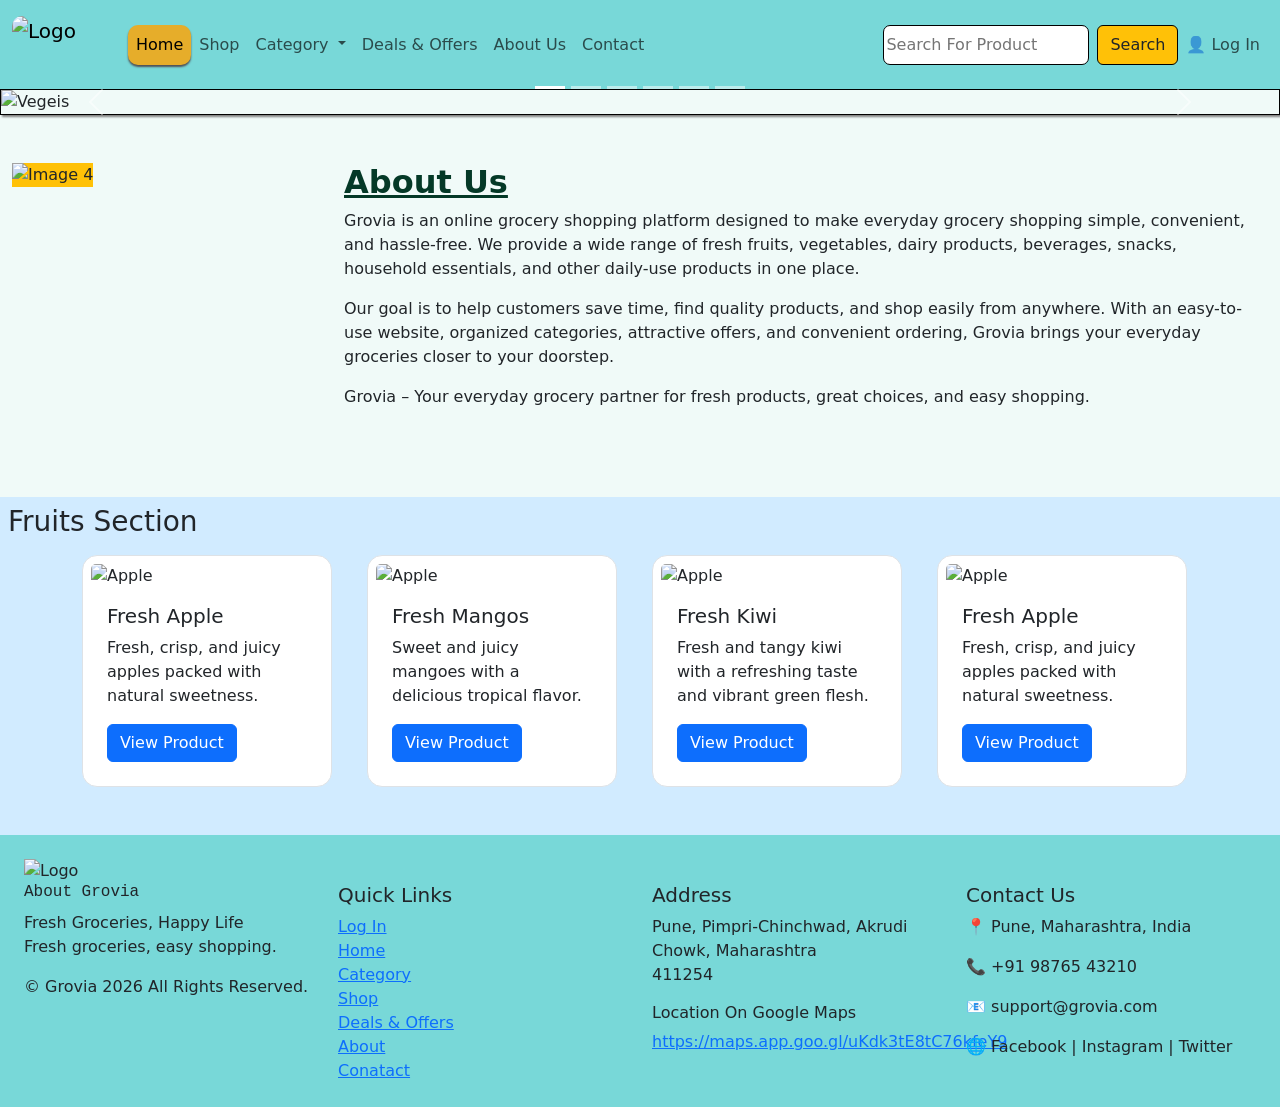
==== index.html @ c7ded443 "Made the  Home Page for my website name Grovia" ====
<!doctype html>
<html lang="en">

<head>
    <meta charset="utf-8">
    <meta name="viewport" content="width=device-width, initial-scale=1">

    <title>Grovia</title>

    <link href="https://cdn.jsdelivr.net/npm/bootstrap@5.3.8/dist/css/bootstrap.min.css" rel="stylesheet"
        integrity="sha384-sRIl4kxILFvY47J16cr9ZwB07vP4J8+LH7qKQnuqkuIAvNWLzeN8tE5YBujZqJLB" crossorigin="anonymous">

    <link href="css/index.css" rel="stylesheet" type="text/css" />

</head>

<body>
    <header>
        <nav class="navbar navbar-expand-lg bg-color ">

            <div class="container-fluid">
                <a class="navbar-brand" href="#">
                    <img src="images/logo_3.png" alt="Logo" width="30" height="24"
                        class="d-inline-block align-text-top logo">
                </a>
                <button class="navbar-toggler" type="button" data-bs-toggle="collapse"
                    data-bs-target="#navbarSupportedContent" aria-controls="navbarSupportedContent"
                    aria-expanded="false" aria-label="Toggle navigation">
                    <span class="navbar-toggler-icon"></span>
                </button>
                <div class="collapse navbar-collapse" id="navbarSupportedContent">
                    <ul class="navbar-nav me-auto mb-2 mb-lg-0">
                        <li class="nav-item">
                            <a class="nav-link active bg_color_1 " aria-current="page" href="index.html">Home</a>
                        </li>
                        <li class="nav-item">
                            <a class="nav-link" href="shop.html">Shop</a>
                        </li>
                        <li class="nav-item dropdown">
                            <a class="nav-link dropdown-toggle" href="category.html" role="button"
                                data-bs-toggle="dropdown" aria-expanded="false">
                                Category
                            </a>
                            <ul class="dropdown-menu">
                                <li><a class="dropdown-item" href="fruits_vegies.html">Fruits & Vegetables</a></li>
                                <li><a class="dropdown-item" href="grains_rice_staples.html">Grains, Rice & Staples</a>
                                </li>
                                <li><a class="dropdown-item" href="dairy_eggs.html">Dairy & Eggs</a></li>
                                <li><a class="dropdown-item" href="bakery.html">Bakery</a></li>
                                <li><a class="dropdown-item" href="spices.html">Masala & Spcies</a></li>
                                <li><a class="dropdown-item" href="snacks&biscuits.html">Snacks & Biscuits</a></li>
                                <li><a class="dropdown-item" href="frozen.html">Frozen & Ready Food</a></li>
                                <li><a class="dropdown-item" href="beaverages.html">Beaverages</a></li>
                                <li>
                                    <hr class="dropdown-divider">
                                </li>
                                <li><a class="dropdown-item" href="#">Something else here</a></li>
                            </ul>
                        </li>
                        <li class="nav-item">
                            <a class="nav-link" href="deals_and_offers.html">Deals & Offers</a>
                        </li>
                        <li class="nav-item">
                            <a class="nav-link" href="about.html">About Us</a>
                        </li>
                        <li class="nav-item">
                            <a class="nav-link" href="contact.html">Contact</a>
                        </li>
                    </ul>
                    <form class="d-flex" role="search">

                        <input class="form-contl me-2 area" type="search" placeholder="Search For Product"
                            aria-label="Search" />
                        <button class="btn btn-color btn_hover" type="submit">Search</button>
                        <div class="nav-item">
                            <ul class="navbar-nav me-auto mb-2 mb-lg-0">
                                <li class="nav-item">
                                    <a class="nav-link p-2" href="login.html"> 👤 Log In
                                    </a>
                                </li>
                            </ul>
                        </div>
                    </form>
                </div>
            </div>
        </nav>
    </header>

    <main class="main-bg">
        <!-- Slider Section Start-->
        <section>
            <div id="carouselExampleCaptions" class="carousel slide" data-bs-ride="carousel">
                <div class="carousel-indicators">
                    <button type="button" data-bs-target="#carouselExampleCaptions" data-bs-slide-to="0" class="active"
                        aria-current="true" aria-label="Slide 1"></button>
                    <button type="button" data-bs-target="#carouselExampleCaptions" data-bs-slide-to="1"
                        aria-label="Slide 2"></button>
                    <button type="button" data-bs-target="#carouselExampleCaptions" data-bs-slide-to="2"
                        aria-label="Slide 3"></button>
                    <button type="button" data-bs-target="#carouselExampleCaptions" data-bs-slide-to="3"
                        aria-label="Slide 4"></button>
                    <button type="button" data-bs-target="#carouselExampleCaptions" data-bs-slide-to="4"
                        aria-label="Slide 5"></button>
                    <button type="button" data-bs-target="#carouselExampleCaptions" data-bs-slide-to="5"
                        aria-label="Slide 6"></button>
                </div>
                <div class="carousel-inner mb-4 border_slider">
                    <div class="carousel-item active">
                        <img src="images/slider_1.png" class="d-block w-100" alt="Vegeis">
                    </div>
                    <div class="carousel-item">
                        <img src="images/Slider_2.png" class="d-block w-100" alt="...">

                    </div>
                    <div class="carousel-item">
                        <img src="images/Slider_3.png" class="d-block w-100 slider img" alt="...">

                    </div>
                    <div class="carousel-item">
                        <img src="images/Slider_4.png" class="d-block w-100 slider img" alt="...">

                    </div>
                    <div class="carousel-item">
                        <img src="images/Slider_5.png" class="d-block w-100 slider img" alt="...">

                    </div>
                    <div class="carousel-item">
                        <img src="images/Slider_6.png" class="d-block w-100 slider img" alt="...">

                    </div>
                </div>
                <button class="carousel-control-prev" type="button" data-bs-target="#carouselExampleCaptions"
                    data-bs-slide="prev">
                    <span class="carousel-control-prev-icon" aria-hidden="true"></span>
                    <span class="visually-hidden">Previous</span>
                </button>
                <button class="carousel-control-next" type="button" data-bs-target="#carouselExampleCaptions"
                    data-bs-slide="next">
                    <span class="carousel-control-next-icon" aria-hidden="true"></span>
                    <span class="visually-hidden">Next</span>
                </button>
            </div>

        </section>
        <!-- Slider Section End-->

        <section>
            <div class="container-fluid">
                <div class="row">
                    <div class="col-md-3  mb-4">
                        <img src="images/logo_3.png" alt="Image 4" class="img-fluid bg-warning mt-4">
                    </div>
                    <div class="col-md-9 p-4 mb-4 ">
                        <h2 class="text-col fw-bold">About Us</h2>
                        <p> Grovia is an online grocery shopping platform designed to make everyday grocery shopping
                            simple, convenient, and hassle-free. We provide a wide range of fresh fruits, vegetables,
                            dairy products, beverages, snacks, household essentials, and other daily-use products in one
                            place.</p>

                        <p> Our goal is to help customers save time, find quality products, and shop easily from
                            anywhere. With an easy-to-use website, organized categories, attractive offers, and
                            convenient ordering, Grovia brings your everyday groceries closer to your doorstep.</p>

                        <p> Grovia – Your everyday grocery partner for fresh products, great choices, and easy shopping.
                        </p>
                    </div>
                </div>
            </div>
        </section>

        <section class="bg-prod ">
            <h3 class="mt-4 mb-2 p-2">Fruits Section </h3>
            <div class="container">
                <div class="row ">

                    <div class="col-md-3">
                        <div class="card c_hover p-2 border mb-4">
                            <img src="images/apples_1.png" class="card-img-top" alt="Apple">
                            <div class="card-body">
                                <h5 class="card-title"> Fresh Apple</h5>
                                <p class="card-text">Fresh, crisp, and juicy apples packed with natural sweetness.</p>
                                <a href="fruits_vegeis.html" class="btn btn-primary">View Product</a>
                            </div>
                        </div>
                    </div>
                    <div class="col-md-3">
                        <div class="card c_hover p-2 border mb-4">
                            <img src="images/mangos-3.jpeg" class="card-img-top" alt="Apple">
                            <div class="card-body">
                                <h5 class="card-title"> Fresh Mangos</h5>
                                <p class="card-text">Sweet and juicy mangoes with a delicious tropical flavor.</p>
                                <a href="fruits_vegeis.html" class="btn btn-primary">View Product</a>
                            </div>
                        </div>
                    </div>
                    <div class="col-md-3">
                        <div class="card c_hover p-2 border mb-4 ">
                            <img src="images/kiwi_2.jpg" class="card-img-top" alt="Apple">
                            <div class="card-body">
                                <h5 class="card-title"> Fresh Kiwi</h5>
                                <p class="card-text">Fresh and tangy kiwi with a refreshing taste and vibrant green
                                    flesh.</p>
                                <a href="fruits_vegeis.html" class="btn btn-primary">View Product</a>
                            </div>
                        </div>
                    </div>
                    <div class="col-md-3">
                        <div class="card c_hover p-2 border mb-4 ">
                            <img src="images/apples_1.png" class="card-img-top" alt="Apple">
                            <div class="card-body">
                                <h5 class="card-title"> Fresh Apple</h5>
                                <p class="card-text">Fresh, crisp, and juicy apples packed with natural sweetness.</p>
                                <a href="fruits_vegeis.html" class="btn btn-primary">View Product</a>
                            </div>
                        </div>
                    </div>
                </div>
            </div>

            <footer>
                <div class="container-fluid mt-4 p-4 footer_bg">
                    <div class="row">
                        <div class="col-md-3">
                            <img src="images/logo_3.png" alt="Logo" width="200px" class="img-fluid">

                            <h6 class="font-monospace">About Grovia</h6>
                            <p class="fw-normal">Fresh Groceries, Happy Life<br>
                                Fresh groceries, easy shopping.</p>
                            <p>&copy Grovia 2026 All Rights Reserved.</p>
                        </div>
                        <div class="col-md-3  mt-4">
                            <h5>Quick Links</h5>
                            <a href="login.html">Log In</a><br>
                            <a href="index.html"> Home</a><br>
                            <a href="category.html"> Category</a><br>
                            <a href="shop.html">Shop</a><br>
                            <a href="deals_and_offers.html">Deals & Offers</a><br>
                            <a href="about.html"> About</a><br>
                            <a href="contact.html"> Conatact</a><br>
                        </div>
                        <div class="col-md-3 mt-4">
                            <h5>Address</h5>
                            <p>Pune, Pimpri-Chinchwad, Akrudi <br>Chowk, Maharashtra <br>411254</p>
                            <h6>Location On Google Maps</h6>
                            <a href="https://maps.app.goo.gl/uKdk3tE8tC76kfeY9"
                                alt="Business Location">https://maps.app.goo.gl/uKdk3tE8tC76kfeY9</a>
                        </div>
                        <div class="col-md-3 mt-4">
                            <h5>Contact Us</h5>
                            <p>📍 Pune, Maharashtra, India</p>
                            <p>📞 +91 98765 43210</p>
                            <p> 📧 support@grovia.com</p>
                            <p>🌐 Facebook | Instagram | Twitter</p>

                        </div>
                    </div>
                </div>
            </footer>
        </section>


    </main>
    <script src="https://cdn.jsdelivr.net/npm/bootstrap@5.3.8/dist/js/bootstrap.bundle.min.js"
        integrity="sha384-FKyoEForCGlyvwx9Hj09JcYn3nv7wiPVlz7YYwJrWVcXK/BmnVDxM+D2scQbITxI" crossorigin="anonymous">
        </script>
</body>

</html>
---- css/index.css ----
.bg-color {
    background-color: rgb(120, 216, 216);
}

.logo {
    width: 100px;
    height: 60px;
    border-radius: 10px;
}

.btn-color {
    background-color: #FFC107;
    border: 1px solid black;
}

.btn_hover:hover {
    color: black;
    background-color: #DA9100;
}



.area:hover {
    border: 2px solid black;
    background-color: rgb(241, 238, 238);
}

.area {
    border: 1px solid black;
    border-radius: 7px;
}

.bg_color_1 {
    background-color: rgb(230, 173, 42);
    border-radius: 10px;
    box-shadow: 0px 2px 2px rgb(81, 80, 84);
}

.align {
    align-items: center;
}

.slider {
    width: 100%;
    height: 500px;
    object-fit: fill;
}

.border_slider {
    border: 1px solid black;
    box-shadow: 2px 2px 2px gray;
}

.main-bg {
    background-color: #F0FAF8;
}

.text-col {
    color: #043927;
    text-decoration-line: underline;
}

.card {
    width: 250px;
    border-radius: 15px;
}

.c_hover:hover {
    background-color: rgb(227, 225, 225);
    box-shadow: 1px 2px 1px #816bc1;

}

.bg-prod {
    background-color: rgb(209, 235, 255);

}

.footer_bg {
    background-color: rgb(120, 216, 216);
}
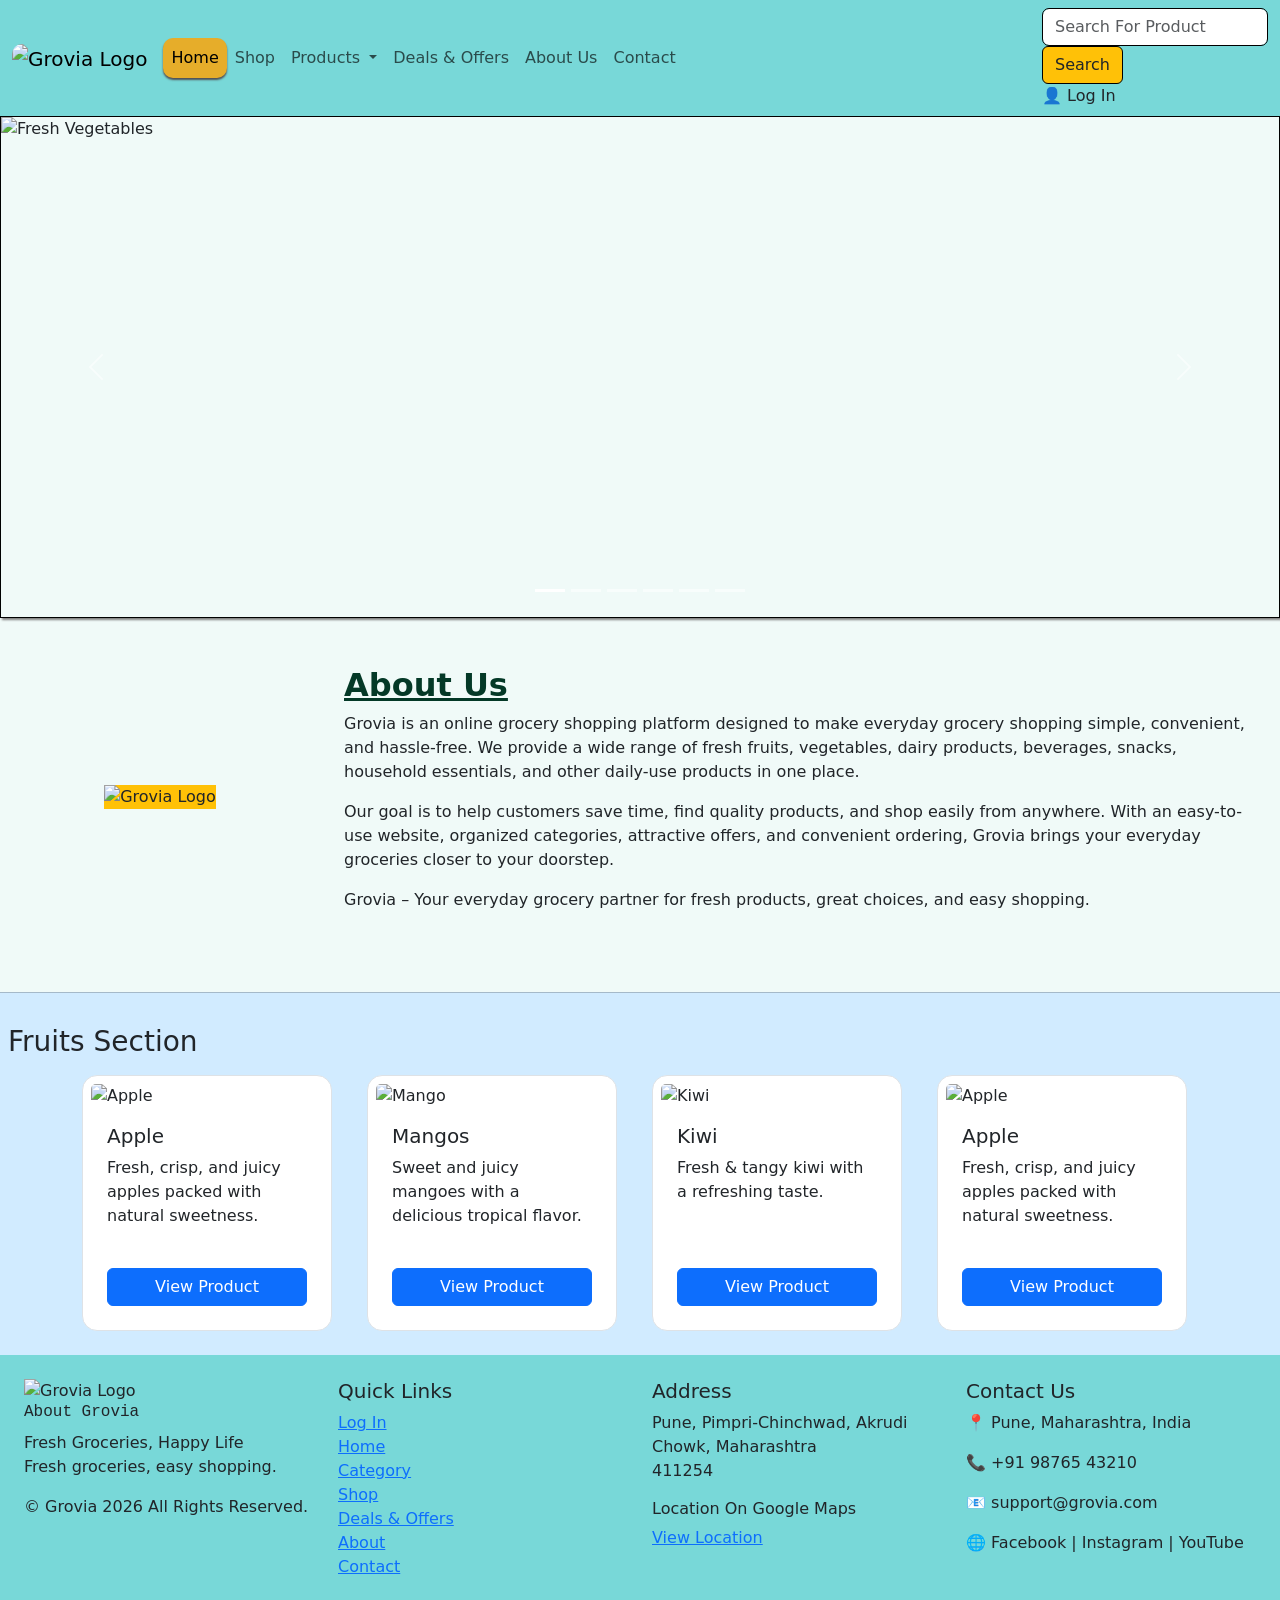
==== commit 3ba9dde8: "Learning and builting the bootstrao website" ====
--- a/index.html
+++ b/index.html
@@ -7,262 +7,622 @@
 
     <title>Grovia</title>
 
+    <!-- Bootstrap 5.3 -->
     <link href="https://cdn.jsdelivr.net/npm/bootstrap@5.3.8/dist/css/bootstrap.min.css" rel="stylesheet"
         integrity="sha384-sRIl4kxILFvY47J16cr9ZwB07vP4J8+LH7qKQnuqkuIAvNWLzeN8tE5YBujZqJLB" crossorigin="anonymous">
 
-    <link href="css/index.css" rel="stylesheet" type="text/css" />
+    <!-- Poppins Font -->
+    <link href="https://fonts.googleapis.com/css2?family=Poppins:wght@400;500;600;700&display=swap" rel="stylesheet">
+
+    <!-- CSS -->
+    <link href="css/index.css" rel="stylesheet" type="text/css">
 
 </head>
 
-<body>
+<body class="body">
+
+    <!-- ================= NAVBAR ================= -->
+
     <header>
-        <nav class="navbar navbar-expand-lg bg-color ">
+
+        <nav class="navbar navbar-expand-lg bg-color">
 
             <div class="container-fluid">
-                <a class="navbar-brand" href="#">
-                    <img src="images/logo_3.png" alt="Logo" width="30" height="24"
-                        class="d-inline-block align-text-top logo">
+
+                <!-- Logo -->
+                <a class="navbar-brand" href="index.html">
+                    <img src="images/logo_3.png" alt="Grovia Logo" class="logo">
                 </a>
+
+                <!-- Mobile Menu Button -->
                 <button class="navbar-toggler" type="button" data-bs-toggle="collapse"
                     data-bs-target="#navbarSupportedContent" aria-controls="navbarSupportedContent"
                     aria-expanded="false" aria-label="Toggle navigation">
+
                     <span class="navbar-toggler-icon"></span>
+
                 </button>
+
+                <!-- Navbar Content -->
                 <div class="collapse navbar-collapse" id="navbarSupportedContent">
+
+                    <!-- Navigation Links -->
                     <ul class="navbar-nav me-auto mb-2 mb-lg-0">
+
                         <li class="nav-item">
-                            <a class="nav-link active bg_color_1 " aria-current="page" href="index.html">Home</a>
+                            <a class="nav-link active bg_color_1" href="index.html">
+                                Home
+                            </a>
                         </li>
+
                         <li class="nav-item">
-                            <a class="nav-link" href="shop.html">Shop</a>
+                            <a class="nav-link" href="shop.html">
+                                Shop
+                            </a>
                         </li>
+
                         <li class="nav-item dropdown">
+
                             <a class="nav-link dropdown-toggle" href="category.html" role="button"
                                 data-bs-toggle="dropdown" aria-expanded="false">
-                                Category
+                                Products
                             </a>
+
                             <ul class="dropdown-menu">
-                                <li><a class="dropdown-item" href="fruits_vegies.html">Fruits & Vegetables</a></li>
-                                <li><a class="dropdown-item" href="grains_rice_staples.html">Grains, Rice & Staples</a>
-                                </li>
-                                <li><a class="dropdown-item" href="dairy_eggs.html">Dairy & Eggs</a></li>
-                                <li><a class="dropdown-item" href="bakery.html">Bakery</a></li>
-                                <li><a class="dropdown-item" href="spices.html">Masala & Spcies</a></li>
-                                <li><a class="dropdown-item" href="snacks&biscuits.html">Snacks & Biscuits</a></li>
-                                <li><a class="dropdown-item" href="frozen.html">Frozen & Ready Food</a></li>
-                                <li><a class="dropdown-item" href="beaverages.html">Beaverages</a></li>
+
+                                <li>
+                                    <a class="dropdown-item" href="fruits_vegies.html">
+                                        Fruits & Vegetables
+                                    </a>
+                                </li>
+
+                                <li>
+                                    <a class="dropdown-item" href="grains_rice_staples.html">
+                                        Grains, Rice & Staples
+                                    </a>
+                                </li>
+
+                                <li>
+                                    <a class="dropdown-item" href="dairy_eggs.html">
+                                        Dairy & Eggs
+                                    </a>
+                                </li>
+
+                                <li>
+                                    <a class="dropdown-item" href="bakery.html">
+                                        Bakery
+                                    </a>
+                                </li>
+
+                                <li>
+                                    <a class="dropdown-item" href="spices.html">
+                                        Masala & Spices
+                                    </a>
+                                </li>
+
+                                <li>
+                                    <a class="dropdown-item" href="snacks&biscuits.html">
+                                        Snacks & Biscuits
+                                    </a>
+                                </li>
+
+                                <li>
+                                    <a class="dropdown-item" href="frozen.html">
+                                        Frozen & Ready Food
+                                    </a>
+                                </li>
+
+                                <li>
+                                    <a class="dropdown-item" href="beaverages.html">
+                                        Beverages
+                                    </a>
+                                </li>
+
                                 <li>
                                     <hr class="dropdown-divider">
                                 </li>
-                                <li><a class="dropdown-item" href="#">Something else here</a></li>
+
+                                <li>
+                                    <a class="dropdown-item" href="#">
+                                        Something else here
+                                    </a>
+                                </li>
+
                             </ul>
+
                         </li>
+
                         <li class="nav-item">
-                            <a class="nav-link" href="deals_and_offers.html">Deals & Offers</a>
+                            <a class="nav-link" href="deals_and_offers.html">
+                                Deals & Offers
+                            </a>
                         </li>
+
                         <li class="nav-item">
-                            <a class="nav-link" href="about.html">About Us</a>
+                            <a class="nav-link" href="about.html">
+                                About Us
+                            </a>
                         </li>
+
                         <li class="nav-item">
-                            <a class="nav-link" href="contact.html">Contact</a>
+                            <a class="nav-link" href="contact.html">
+                                Contact
+                            </a>
                         </li>
+
                     </ul>
-                    <form class="d-flex" role="search">
-
-                        <input class="form-contl me-2 area" type="search" placeholder="Search For Product"
-                            aria-label="Search" />
-                        <button class="btn btn-color btn_hover" type="submit">Search</button>
-                        <div class="nav-item">
-                            <ul class="navbar-nav me-auto mb-2 mb-lg-0">
-                                <li class="nav-item">
-                                    <a class="nav-link p-2" href="login.html"> 👤 Log In
-                                    </a>
-                                </li>
-                            </ul>
-                        </div>
-                    </form>
+
+
+                    <!-- Search and Login -->
+                    <div class="nav-right">
+
+                        <form class="search-form" role="search">
+
+                            <input class="form-control area" type="search" placeholder="Search For Product"
+                                aria-label="Search">
+
+                            <button class="btn btn-color btn_hover" type="submit">
+                                Search
+                            </button>
+
+                        </form>
+
+                        <a class="nav-link login-link" href="login.html">
+                            👤 Log In
+                        </a>
+
+                    </div>
+
                 </div>
+
             </div>
+
         </nav>
+
     </header>
 
+
+    <!-- ================= MAIN ================= -->
+
     <main class="main-bg">
-        <!-- Slider Section Start-->
+
+
+        <!-- ================= SLIDER ================= -->
+
         <section>
+
             <div id="carouselExampleCaptions" class="carousel slide" data-bs-ride="carousel">
+
+                <!-- Indicators -->
+
                 <div class="carousel-indicators">
+
                     <button type="button" data-bs-target="#carouselExampleCaptions" data-bs-slide-to="0" class="active"
-                        aria-current="true" aria-label="Slide 1"></button>
+                        aria-current="true" aria-label="Slide 1">
+                    </button>
+
                     <button type="button" data-bs-target="#carouselExampleCaptions" data-bs-slide-to="1"
-                        aria-label="Slide 2"></button>
+                        aria-label="Slide 2">
+                    </button>
+
                     <button type="button" data-bs-target="#carouselExampleCaptions" data-bs-slide-to="2"
-                        aria-label="Slide 3"></button>
+                        aria-label="Slide 3">
+                    </button>
+
                     <button type="button" data-bs-target="#carouselExampleCaptions" data-bs-slide-to="3"
-                        aria-label="Slide 4"></button>
+                        aria-label="Slide 4">
+                    </button>
+
                     <button type="button" data-bs-target="#carouselExampleCaptions" data-bs-slide-to="4"
-                        aria-label="Slide 5"></button>
+                        aria-label="Slide 5">
+                    </button>
+
                     <button type="button" data-bs-target="#carouselExampleCaptions" data-bs-slide-to="5"
-                        aria-label="Slide 6"></button>
+                        aria-label="Slide 6">
+                    </button>
+
                 </div>
+
+
+                <!-- Images -->
+
                 <div class="carousel-inner mb-4 border_slider">
+
                     <div class="carousel-item active">
-                        <img src="images/slider_1.png" class="d-block w-100" alt="Vegeis">
-                    </div>
+
+                        <img src="images/slider_1.png" class="d-block w-100 slider" alt="Fresh Vegetables">
+
+                    </div>
+
                     <div class="carousel-item">
-                        <img src="images/Slider_2.png" class="d-block w-100" alt="...">
-
-                    </div>
+
+                        <img src="images/Slider_2.png" class="d-block w-100 slider" alt="Grocery">
+
+                    </div>
+
                     <div class="carousel-item">
-                        <img src="images/Slider_3.png" class="d-block w-100 slider img" alt="...">
-
-                    </div>
+
+                        <img src="images/Slider_3.png" class="d-block w-100 slider" alt="Grocery">
+
+                    </div>
+
                     <div class="carousel-item">
-                        <img src="images/Slider_4.png" class="d-block w-100 slider img" alt="...">
-
-                    </div>
+
+                        <img src="images/Slider_4.png" class="d-block w-100 slider" alt="Grocery">
+
+                    </div>
+
                     <div class="carousel-item">
-                        <img src="images/Slider_5.png" class="d-block w-100 slider img" alt="...">
-
-                    </div>
+
+                        <img src="images/Slider_5.png" class="d-block w-100 slider" alt="Grocery">
+
+                    </div>
+
                     <div class="carousel-item">
-                        <img src="images/Slider_6.png" class="d-block w-100 slider img" alt="...">
-
-                    </div>
+
+                        <img src="images/Slider_6.png" class="d-block w-100 slider" alt="Grocery">
+
+                    </div>
+
                 </div>
+
+
+                <!-- Previous -->
+
                 <button class="carousel-control-prev" type="button" data-bs-target="#carouselExampleCaptions"
                     data-bs-slide="prev">
-                    <span class="carousel-control-prev-icon" aria-hidden="true"></span>
-                    <span class="visually-hidden">Previous</span>
+
+                    <span class="carousel-control-prev-icon"></span>
+
+                    <span class="visually-hidden">
+                        Previous
+                    </span>
+
                 </button>
+
+
+                <!-- Next -->
+
                 <button class="carousel-control-next" type="button" data-bs-target="#carouselExampleCaptions"
                     data-bs-slide="next">
-                    <span class="carousel-control-next-icon" aria-hidden="true"></span>
-                    <span class="visually-hidden">Next</span>
+
+                    <span class="carousel-control-next-icon"></span>
+
+                    <span class="visually-hidden">
+                        Next
+                    </span>
+
                 </button>
+
             </div>
 
         </section>
-        <!-- Slider Section End-->
+
+
+        <!-- ================= ABOUT SECTION ================= -->
 
         <section>
+
             <div class="container-fluid">
-                <div class="row">
-                    <div class="col-md-3  mb-4">
-                        <img src="images/logo_3.png" alt="Image 4" class="img-fluid bg-warning mt-4">
-                    </div>
-                    <div class="col-md-9 p-4 mb-4 ">
-                        <h2 class="text-col fw-bold">About Us</h2>
-                        <p> Grovia is an online grocery shopping platform designed to make everyday grocery shopping
-                            simple, convenient, and hassle-free. We provide a wide range of fresh fruits, vegetables,
-                            dairy products, beverages, snacks, household essentials, and other daily-use products in one
-                            place.</p>
-
-                        <p> Our goal is to help customers save time, find quality products, and shop easily from
-                            anywhere. With an easy-to-use website, organized categories, attractive offers, and
-                            convenient ordering, Grovia brings your everyday groceries closer to your doorstep.</p>
-
-                        <p> Grovia – Your everyday grocery partner for fresh products, great choices, and easy shopping.
+
+                <div class="row align-items-center">
+
+                    <!-- Logo -->
+
+                    <div class="col-12 col-md-3 mb-4 text-center">
+
+                        <img src="images/logo_3.png" alt="Grovia Logo" class="img-fluid about-logo bg-warning">
+
+                    </div>
+
+
+                    <!-- About Content -->
+
+                    <div class="col-12 col-md-9 p-4 mb-4">
+
+                        <h2 class="text-col fw-bold">
+                            About Us
+                        </h2>
+
+                        <p>
+                            Grovia is an online grocery shopping platform
+                            designed to make everyday grocery shopping
+                            simple, convenient, and hassle-free. We provide
+                            a wide range of fresh fruits, vegetables,
+                            dairy products, beverages, snacks, household
+                            essentials, and other daily-use products in
+                            one place.
                         </p>
-                    </div>
+
+                        <p>
+                            Our goal is to help customers save time, find
+                            quality products, and shop easily from anywhere.
+                            With an easy-to-use website, organized categories,
+                            attractive offers, and convenient ordering,
+                            Grovia brings your everyday groceries closer
+                            to your doorstep.
+                        </p>
+
+                        <p>
+                            Grovia – Your everyday grocery partner for
+                            fresh products, great choices, and easy shopping.
+                        </p>
+
+                    </div>
+
                 </div>
+
             </div>
+
         </section>
 
-        <section class="bg-prod ">
-            <h3 class="mt-4 mb-2 p-2">Fruits Section </h3>
-            <div class="container">
-                <div class="row ">
-
-                    <div class="col-md-3">
-                        <div class="card c_hover p-2 border mb-4">
-                            <img src="images/apples_1.png" class="card-img-top" alt="Apple">
-                            <div class="card-body">
-                                <h5 class="card-title"> Fresh Apple</h5>
-                                <p class="card-text">Fresh, crisp, and juicy apples packed with natural sweetness.</p>
-                                <a href="fruits_vegeis.html" class="btn btn-primary">View Product</a>
-                            </div>
+
+        <!-- ================= PRODUCTS ================= -->
+
+        <section class="bg-prod">
+
+            <div>
+
+                <hr>
+
+                <h3 class="mt-4 mb-2 p-2">
+                    Fruits Section
+                </h3>
+
+
+                <div class="container">
+
+                    <div class="row g-4">
+
+
+                        <!-- Apple -->
+
+                        <div class="col-12 col-sm-6 col-md-4 col-lg-3">
+
+                            <div class="card c_hover p-2 border mb-4 h-100">
+
+                                <img src="images/apples_1.png" class="card-img-top product-img" alt="Apple">
+
+                                <div class="card-body d-flex flex-column">
+
+                                    <h5 class="card-title">
+                                        Apple
+                                    </h5>
+
+                                    <p class="card-text">
+                                        Fresh, crisp, and juicy apples
+                                        packed with natural sweetness.
+                                    </p>
+
+                                    <a href="fruits_vegeis.html" class="btn btn-primary mt-auto">
+                                        View Product
+                                    </a>
+
+                                </div>
+
+                            </div>
+
                         </div>
-                    </div>
-                    <div class="col-md-3">
-                        <div class="card c_hover p-2 border mb-4">
-                            <img src="images/mangos-3.jpeg" class="card-img-top" alt="Apple">
-                            <div class="card-body">
-                                <h5 class="card-title"> Fresh Mangos</h5>
-                                <p class="card-text">Sweet and juicy mangoes with a delicious tropical flavor.</p>
-                                <a href="fruits_vegeis.html" class="btn btn-primary">View Product</a>
-                            </div>
+
+
+                        <!-- Mango -->
+
+                        <div class="col-12 col-sm-6 col-md-4 col-lg-3">
+
+                            <div class="card c_hover p-2 border mb-4 h-100">
+
+                                <img src="images/mangos-3.jpeg" class="card-img-top product-img" alt="Mango">
+
+                                <div class="card-body d-flex flex-column">
+
+                                    <h5 class="card-title">
+                                        Mangos
+                                    </h5>
+
+                                    <p class="card-text">
+                                        Sweet and juicy mangoes with a
+                                        delicious tropical flavor.
+                                    </p>
+
+                                    <a href="fruits_vegeis.html" class="btn btn-primary mt-auto">
+                                        View Product
+                                    </a>
+
+                                </div>
+
+                            </div>
+
                         </div>
-                    </div>
-                    <div class="col-md-3">
-                        <div class="card c_hover p-2 border mb-4 ">
-                            <img src="images/kiwi_2.jpg" class="card-img-top" alt="Apple">
-                            <div class="card-body">
-                                <h5 class="card-title"> Fresh Kiwi</h5>
-                                <p class="card-text">Fresh and tangy kiwi with a refreshing taste and vibrant green
-                                    flesh.</p>
-                                <a href="fruits_vegeis.html" class="btn btn-primary">View Product</a>
-                            </div>
+
+
+                        <!-- Kiwi -->
+
+                        <div class="col-12 col-sm-6 col-md-4 col-lg-3">
+
+                            <div class="card c_hover p-2 border mb-4 h-100">
+
+                                <img src="images/kiwi_2.jpg" class="card-img-top product-img" alt="Kiwi">
+
+                                <div class="card-body d-flex flex-column">
+
+                                    <h5 class="card-title">
+                                        Kiwi
+                                    </h5>
+
+                                    <p class="card-text">
+                                        Fresh & tangy kiwi with a
+                                        refreshing taste.
+                                    </p>
+
+                                    <a href="fruits_vegeis.html" class="btn btn-primary mt-auto">
+                                        View Product
+                                    </a>
+
+                                </div>
+
+                            </div>
+
                         </div>
-                    </div>
-                    <div class="col-md-3">
-                        <div class="card c_hover p-2 border mb-4 ">
-                            <img src="images/apples_1.png" class="card-img-top" alt="Apple">
-                            <div class="card-body">
-                                <h5 class="card-title"> Fresh Apple</h5>
-                                <p class="card-text">Fresh, crisp, and juicy apples packed with natural sweetness.</p>
-                                <a href="fruits_vegeis.html" class="btn btn-primary">View Product</a>
-                            </div>
+
+
+                        <!-- Apple -->
+
+                        <div class="col-12 col-sm-6 col-md-4 col-lg-3">
+
+                            <div class="card c_hover p-2 border mb-4 h-100">
+
+                                <img src="images/apples_1.png" class="card-img-top product-img" alt="Apple">
+
+                                <div class="card-body d-flex flex-column">
+
+                                    <h5 class="card-title">
+                                        Apple
+                                    </h5>
+
+                                    <p class="card-text">
+                                        Fresh, crisp, and juicy apples
+                                        packed with natural sweetness.
+                                    </p>
+
+                                    <a href="fruits_vegeis.html" class="btn btn-primary mt-auto">
+                                        View Product
+                                    </a>
+
+                                </div>
+
+                            </div>
+
                         </div>
-                    </div>
+
+                    </div>
+
                 </div>
+
+
+                <!-- ================= FOOTER ================= -->
+
+                <footer>
+
+                    <div class="container-fluid mt-4 p-4 footer_bg">
+
+                        <div class="row g-4">
+
+
+                            <!-- About -->
+
+                            <div class="col-12 col-sm-6 col-md-3">
+
+                                <img src="images/logo_3.png" alt="Grovia Logo" class="img-fluid footer-logo">
+
+                                <h6 class="font-monospace">
+                                    About Grovia
+                                </h6>
+
+                                <p class="fw-normal">
+                                    Fresh Groceries, Happy Life<br>
+                                    Fresh groceries, easy shopping.
+                                </p>
+
+                                <p>
+                                    &copy; Grovia 2026 All Rights Reserved.
+                                </p>
+
+                            </div>
+
+
+                            <!-- Quick Links -->
+
+                            <div class="col-12 col-sm-6 col-md-3 mt-4">
+
+                                <h5>
+                                    Quick Links
+                                </h5>
+
+                                <a href="login.html">Log In</a><br>
+                                <a href="index.html">Home</a><br>
+                                <a href="category.html">Category</a><br>
+                                <a href="shop.html">Shop</a><br>
+                                <a href="deals_and_offers.html">
+                                    Deals & Offers
+                                </a><br>
+                                <a href="about.html">About</a><br>
+                                <a href="contact.html">Contact</a>
+
+                            </div>
+
+
+                            <!-- Address -->
+
+                            <div class="col-12 col-sm-6 col-md-3 mt-4">
+
+                                <h5>
+                                    Address
+                                </h5>
+
+                                <p>
+                                    Pune, Pimpri-Chinchwad, Akrudi
+                                    <br>
+                                    Chowk, Maharashtra
+                                    <br>
+                                    411254
+                                </p>
+
+                                <h6>
+                                    Location On Google Maps
+                                </h6>
+
+                                <a href="https://maps.app.goo.gl/uKdk3tE8tC76kfeY9" target="_blank">
+                                    View Location
+                                </a>
+
+                            </div>
+
+
+                            <!-- Contact -->
+
+                            <div class="col-12 col-sm-6 col-md-3 mt-4">
+
+                                <h5>
+                                    Contact Us
+                                </h5>
+
+                                <p>
+                                    📍 Pune, Maharashtra, India
+                                </p>
+
+                                <p>
+                                    📞 +91 98765 43210
+                                </p>
+
+                                <p>
+                                    📧 support@grovia.com
+                                </p>
+
+                                <p>
+                                    🌐 Facebook | Instagram | YouTube
+                                </p>
+
+                            </div>
+
+                        </div>
+
+                    </div>
+
+                </footer>
+
             </div>
 
-            <footer>
-                <div class="container-fluid mt-4 p-4 footer_bg">
-                    <div class="row">
-                        <div class="col-md-3">
-                            <img src="images/logo_3.png" alt="Logo" width="200px" class="img-fluid">
-
-                            <h6 class="font-monospace">About Grovia</h6>
-                            <p class="fw-normal">Fresh Groceries, Happy Life<br>
-                                Fresh groceries, easy shopping.</p>
-                            <p>&copy Grovia 2026 All Rights Reserved.</p>
-                        </div>
-                        <div class="col-md-3  mt-4">
-                            <h5>Quick Links</h5>
-                            <a href="login.html">Log In</a><br>
-                            <a href="index.html"> Home</a><br>
-                            <a href="category.html"> Category</a><br>
-                            <a href="shop.html">Shop</a><br>
-                            <a href="deals_and_offers.html">Deals & Offers</a><br>
-                            <a href="about.html"> About</a><br>
-                            <a href="contact.html"> Conatact</a><br>
-                        </div>
-                        <div class="col-md-3 mt-4">
-                            <h5>Address</h5>
-                            <p>Pune, Pimpri-Chinchwad, Akrudi <br>Chowk, Maharashtra <br>411254</p>
-                            <h6>Location On Google Maps</h6>
-                            <a href="https://maps.app.goo.gl/uKdk3tE8tC76kfeY9"
-                                alt="Business Location">https://maps.app.goo.gl/uKdk3tE8tC76kfeY9</a>
-                        </div>
-                        <div class="col-md-3 mt-4">
-                            <h5>Contact Us</h5>
-                            <p>📍 Pune, Maharashtra, India</p>
-                            <p>📞 +91 98765 43210</p>
-                            <p> 📧 support@grovia.com</p>
-                            <p>🌐 Facebook | Instagram | Twitter</p>
-
-                        </div>
-                    </div>
-                </div>
-            </footer>
         </section>
 
-
     </main>
+
+
+    <!-- Bootstrap JS -->
+
     <script src="https://cdn.jsdelivr.net/npm/bootstrap@5.3.8/dist/js/bootstrap.bundle.min.js"
         integrity="sha384-FKyoEForCGlyvwx9Hj09JcYn3nv7wiPVlz7YYwJrWVcXK/BmnVDxM+D2scQbITxI" crossorigin="anonymous">
         </script>
+
 </body>
 
 </html>
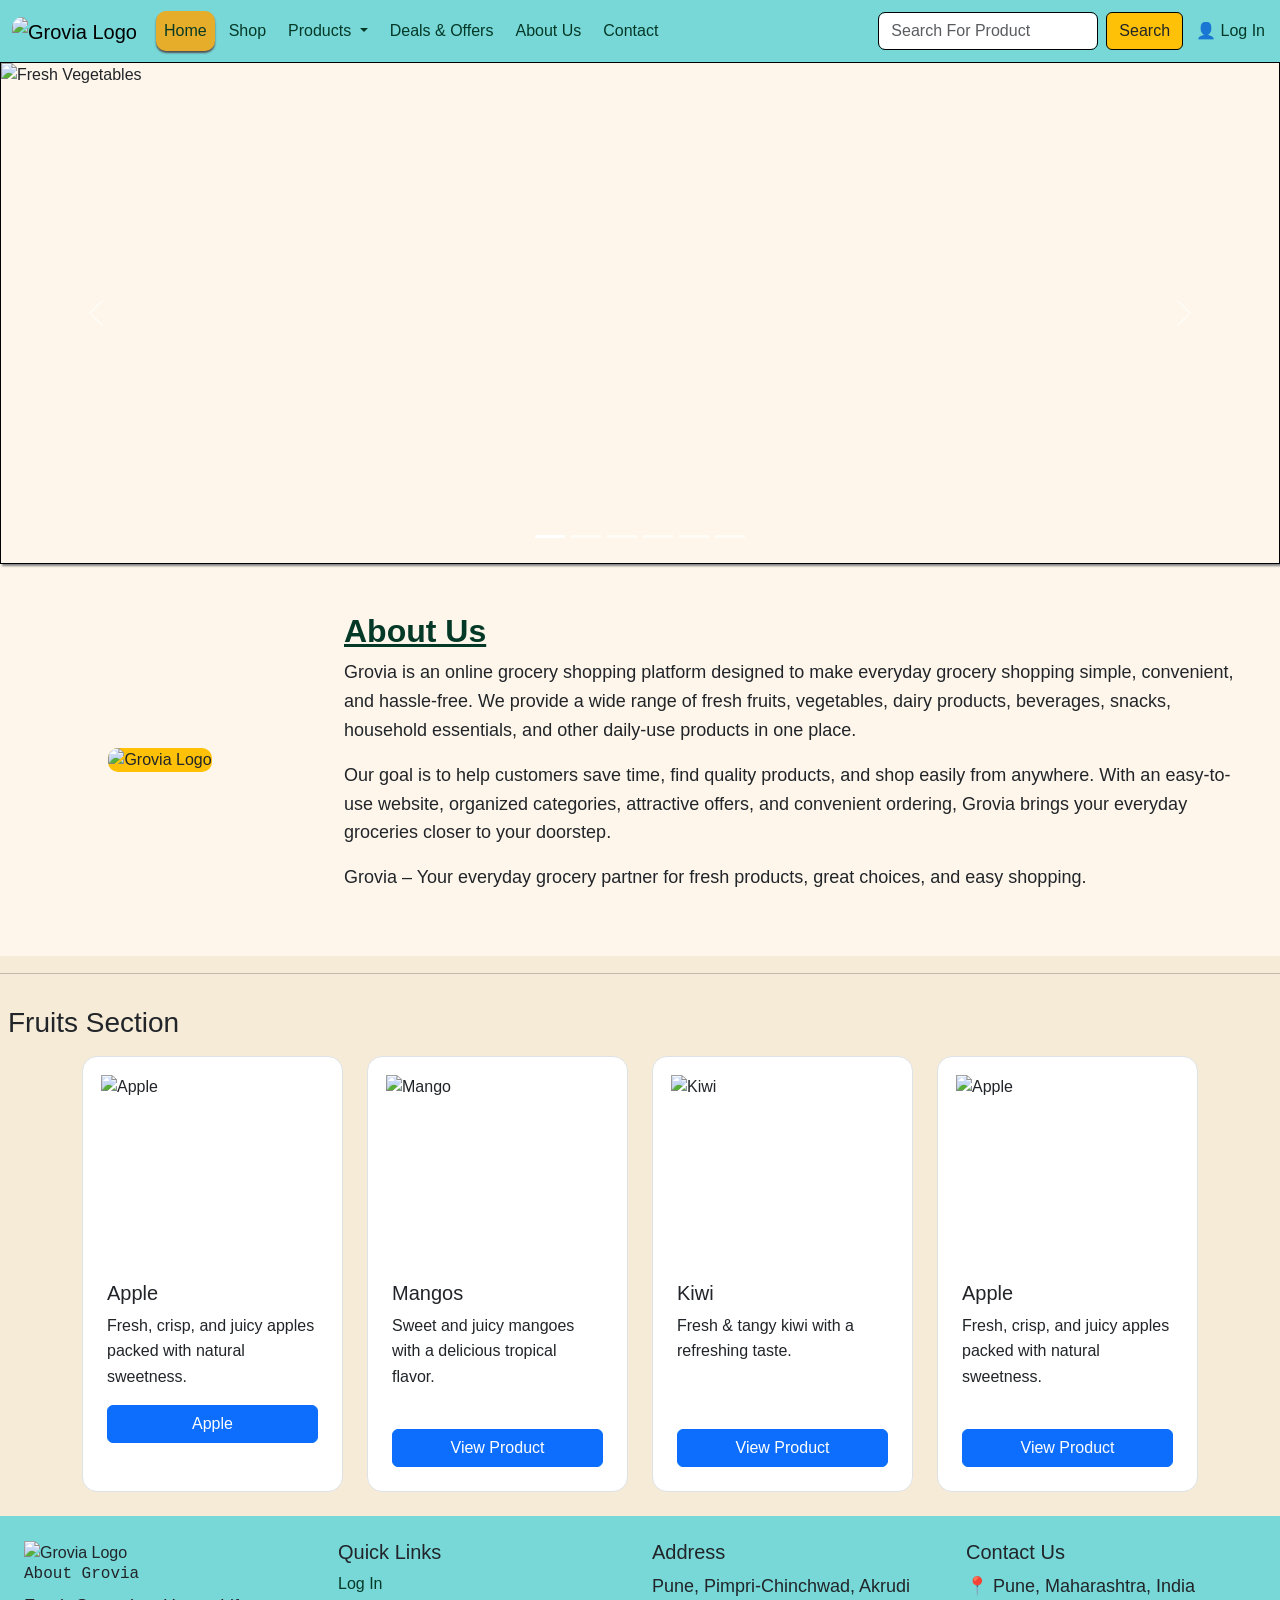
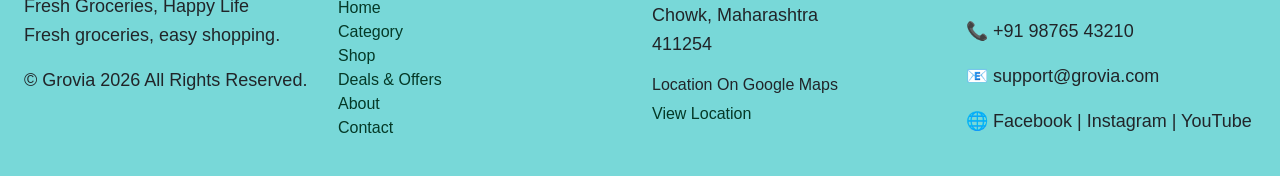
==== commit c0fd4b60: "Made new changes in project" ====
--- a/index.html
+++ b/index.html
@@ -13,6 +13,8 @@
 
     <!-- Poppins Font -->
     <link href="https://fonts.googleapis.com/css2?family=Poppins:wght@400;500;600;700&display=swap" rel="stylesheet">
+
+    <link rel="stylesheet" href="https://cdn.jsdelivr.net/npm/bootstrap-icons@1.13.1/font/bootstrap-icons.min.css">
 
     <!-- CSS -->
     <link href="css/index.css" rel="stylesheet" type="text/css">
@@ -394,9 +396,10 @@
                                         packed with natural sweetness.
                                     </p>
 
-                                    <a href="fruits_vegeis.html" class="btn btn-primary mt-auto">
-                                        View Product
-                                    </a>
+                                    <button type="button" class="btn btn-primary" data-bs-toggle="modal"
+                                        data-bs-target="#apple">
+                                        Apple
+                                    </button>
 
                                 </div>
 
@@ -614,6 +617,41 @@
 
         </section>
 
+        <!-- Modal -->
+        <div class="modal fade" id="apple" tabindex="-1" aria-labelledby="exampleModalLabel" aria-hidden="true">
+            <div class="modal-dialog modal-dialog-scrollable modal-xl">
+                <div class="modal-content">
+                    <div class="modal-header">
+                        <h1 class="modal-title fs-5" id="exampleModalLabel">Apple</h1>
+                        <button type="button" class="btn-close" data-bs-dismiss="modal" aria-label="Close"></button>
+                    </div>
+                    <div class="modal-body">
+                        <div class="container">
+                            <div class="row">
+                                <div class="col-md-6">
+                                    <img src="Images/apples_1.png" class="img-fluid">
+                                </div>
+                                <div class="col-md-6">
+                                    <p>
+                                        <b>Apple:</b> Fresh, crisp, and juicy apples with a naturally sweet and
+                                        refreshing
+                                        flavor. Carefully selected for their quality and freshness, they are a great
+                                        source of fiber and essential nutrients. Apples are perfect for a quick, healthy
+                                        snack and can also be enjoyed in salads, desserts, juices, or smoothies. Add
+                                        fresh apples to your Grovia cart and enjoy delicious goodness every day.
+                                    </p>
+                                </div>
+
+                            </div>
+                        </div>
+                    </div>
+                    <div class="modal-footer">
+                        <button type="button" class="btn btn-secondary" data-bs-dismiss="modal">Close</button>
+                    </div>
+                </div>
+            </div>
+        </div>
+
     </main>
 
 
--- a/css/index.css
+++ b/css/index.css
@@ -1,3 +1,33 @@
+/* ========================================
+   GENERAL
+======================================== */
+
+* {
+    box-sizing: border-box;
+}
+
+html {
+    width: 100%;
+    overflow-x: hidden;
+}
+
+body {
+    margin: 0;
+    padding: 0;
+    width: 100%;
+    overflow-x: hidden;
+    font-family: 'Poppins', sans-serif;
+}
+
+.main-bg {
+    background-color: rgb(254, 246, 235);
+}
+
+
+/* ========================================
+   NAVBAR
+======================================== */
+
 .bg-color {
     background-color: rgb(120, 216, 216);
 }
@@ -6,29 +36,27 @@
     width: 100px;
     height: 60px;
     border-radius: 10px;
-}
-
-.btn-color {
-    background-color: #FFC107;
-    border: 1px solid black;
-}
-
-.btn_hover:hover {
-    color: black;
-    background-color: #DA9100;
-}
-
-
-
-.area:hover {
-    border: 2px solid black;
-    background-color: rgb(241, 238, 238);
-}
-
-.area {
-    border: 1px solid black;
-    border-radius: 7px;
-}
+    object-fit: contain;
+}
+
+
+/* Navbar links */
+
+.nav-link {
+    color: #043927 !important;
+    font-weight: 500;
+    margin: 3px;
+    border-radius: 10px;
+    transition: 0.3s;
+}
+
+.nav-link:hover {
+    color: black !important;
+    background-color: rgb(230, 173, 42);
+}
+
+
+/* Active link */
 
 .bg_color_1 {
     background-color: rgb(230, 173, 42);
@@ -36,14 +64,72 @@
     box-shadow: 0px 2px 2px rgb(81, 80, 84);
 }
 
-.align {
+
+/* Mobile navbar button */
+
+.navbar-toggler {
+    border: 2px solid #043927;
+}
+
+.navbar-toggler:focus {
+    box-shadow: none;
+}
+
+
+/* ========================================
+   SEARCH + LOGIN
+======================================== */
+
+.nav-right {
+    display: flex;
     align-items: center;
-}
+    gap: 10px;
+}
+
+.search-form {
+    display: flex;
+    align-items: center;
+    gap: 8px;
+}
+
+.area {
+    width: 220px;
+    border: 1px solid black;
+    border-radius: 7px;
+}
+
+.area:hover {
+    border: 2px solid black;
+    background-color: rgb(241, 238, 238);
+}
+
+
+/* Search button */
+
+.btn-color {
+    background-color: #FFC107;
+    border: 1px solid black;
+    white-space: nowrap;
+}
+
+.btn_hover:hover {
+    color: black;
+    background-color: #DA9100;
+}
+
+.login-link {
+    white-space: nowrap;
+}
+
+
+/* ========================================
+   SLIDER
+======================================== */
 
 .slider {
     width: 100%;
     height: 500px;
-    object-fit: fill;
+    object-fit: cover;
 }
 
 .border_slider {
@@ -51,31 +137,339 @@
     box-shadow: 2px 2px 2px gray;
 }
 
-.main-bg {
-    background-color: #F0FAF8;
+
+/* ========================================
+   ABOUT SECTION
+======================================== */
+
+.about-logo {
+    width: 220px;
+    max-width: 80%;
+    border-radius: 10px;
 }
 
 .text-col {
     color: #043927;
-    text-decoration-line: underline;
-}
+    text-decoration: underline;
+}
+
+
+/* Paragraph */
+
+p {
+    font-size: 18px;
+    line-height: 1.6;
+}
+
+/*Image*/
+
+.about-image {
+    width: 100%;
+    height: auto;
+}
+
+
+
+/* ========================================
+   PRODUCTS
+======================================== */
+
+.bg-prod {
+    background-color: rgb(246, 235, 215);
+    padding-top: 1px;
+}
+
+
+/* Card */
 
 .card {
-    width: 250px;
+    width: 100%;
+    height: 100%;
     border-radius: 15px;
-}
+    overflow: hidden;
+}
+
+.card-header {
+    background-color: rgb(247, 149, 114)
+}
+
+/* Card hover */
 
 .c_hover:hover {
     background-color: rgb(227, 225, 225);
-    box-shadow: 1px 2px 1px #816bc1;
-
-}
-
-.bg-prod {
-    background-color: rgb(209, 235, 255);
-
-}
+    box-shadow: 1px 2px 8px #d3d0dc;
+}
+
+
+/* Product image */
+
+.product-img {
+    width: 100%;
+    height: 200px;
+    object-fit: contain;
+    padding: 10px;
+}
+
+
+/* Product paragraph */
+
+.card-text {
+    font-size: 16px;
+}
+
+
+/* ========================================
+   FOOTER
+======================================== */
 
 .footer_bg {
     background-color: rgb(120, 216, 216);
+}
+
+.footer-logo {
+    width: 200px;
+    max-width: 100%;
+}
+
+footer a {
+    color: #043927;
+    text-decoration: none;
+}
+
+footer a:hover {
+    color: #DA9100;
+    text-decoration: underline;
+}
+
+
+/* ========================================
+   TABLET
+   768px - 991px
+======================================== */
+
+@media (max-width: 991.98px) {
+
+
+    /* Navbar */
+
+    .navbar-nav {
+        padding-top: 10px;
+    }
+
+    .nav-right {
+        width: 100%;
+        display: flex;
+        flex-direction: column;
+        align-items: stretch;
+        margin-top: 10px;
+        padding-bottom: 10px;
+    }
+
+
+    /* Search */
+
+    .search-form {
+        width: 100%;
+    }
+
+    .area {
+        width: 100%;
+        min-width: 0;
+    }
+
+
+    /* Login */
+
+    .login-link {
+        width: 100%;
+        text-align: center;
+    }
+
+
+    /* Slider */
+
+    .slider {
+        height: 350px;
+    }
+
+
+    /* About logo */
+
+    .about-logo {
+        width: 180px;
+    }
+
+}
+
+
+/* ========================================
+   MOBILE
+   Below 768px
+======================================== */
+
+@media (max-width: 767.98px) {
+
+
+    /* Navbar logo */
+
+    .logo {
+        width: 90px;
+        height: 55px;
+    }
+
+
+    /* Navbar links */
+
+    .nav-link {
+        padding: 8px 12px;
+    }
+
+
+    /* Slider */
+
+    .slider {
+        height: 220px;
+        object-fit: cover;
+    }
+
+    .border_slider {
+        box-shadow: none;
+    }
+
+
+    /* About */
+
+    .about-section {
+        padding: 10px 0;
+    }
+
+    .about-logo {
+        width: 160px;
+    }
+
+    .about-section p {
+        font-size: 16px;
+    }
+
+    .text-col {
+        font-size: 24px;
+    }
+
+
+    /* Products */
+
+    .bg-prod h3 {
+        font-size: 22px;
+    }
+
+    .product-img {
+        height: 180px;
+    }
+
+    .card-text {
+        font-size: 15px;
+    }
+
+
+    /* Footer */
+
+    .footer_bg {
+        text-align: center;
+    }
+
+    .footer-logo {
+        width: 160px;
+    }
+
+    footer p {
+        font-size: 15px;
+    }
+
+}
+
+
+/* ========================================
+   SMALL MOBILE
+   Below 576px
+======================================== */
+
+@media (max-width: 575.98px) {
+
+
+    /* Container */
+
+    .container-fluid {
+        padding-left: 12px;
+        padding-right: 12px;
+    }
+
+
+    /* Logo */
+
+    .logo {
+        width: 80px;
+        height: 50px;
+    }
+
+
+    /* Search */
+
+    .search-form {
+        width: 100%;
+        display: flex;
+        flex-direction: column;
+        gap: 8px;
+    }
+
+    .area {
+        width: 100%;
+        height: 42px;
+    }
+
+    .search-form .btn {
+        width: 100%;
+        height: 42px;
+    }
+
+
+    /* Slider */
+
+    .slider {
+        height: 180px;
+    }
+
+
+    /* About */
+
+    .text-col {
+        font-size: 22px;
+    }
+
+    .about-section p {
+        font-size: 15px;
+    }
+
+
+    /* Product */
+
+    .product-img {
+        height: 200px;
+    }
+
+
+    /* Footer */
+
+    .footer_bg {
+        padding: 25px 15px !important;
+    }
+
+    footer h5 {
+        margin-top: 10px;
+    }
+
+}
+
+.histort-bg-color {
+
+    background-color: #fadfa8;
 }
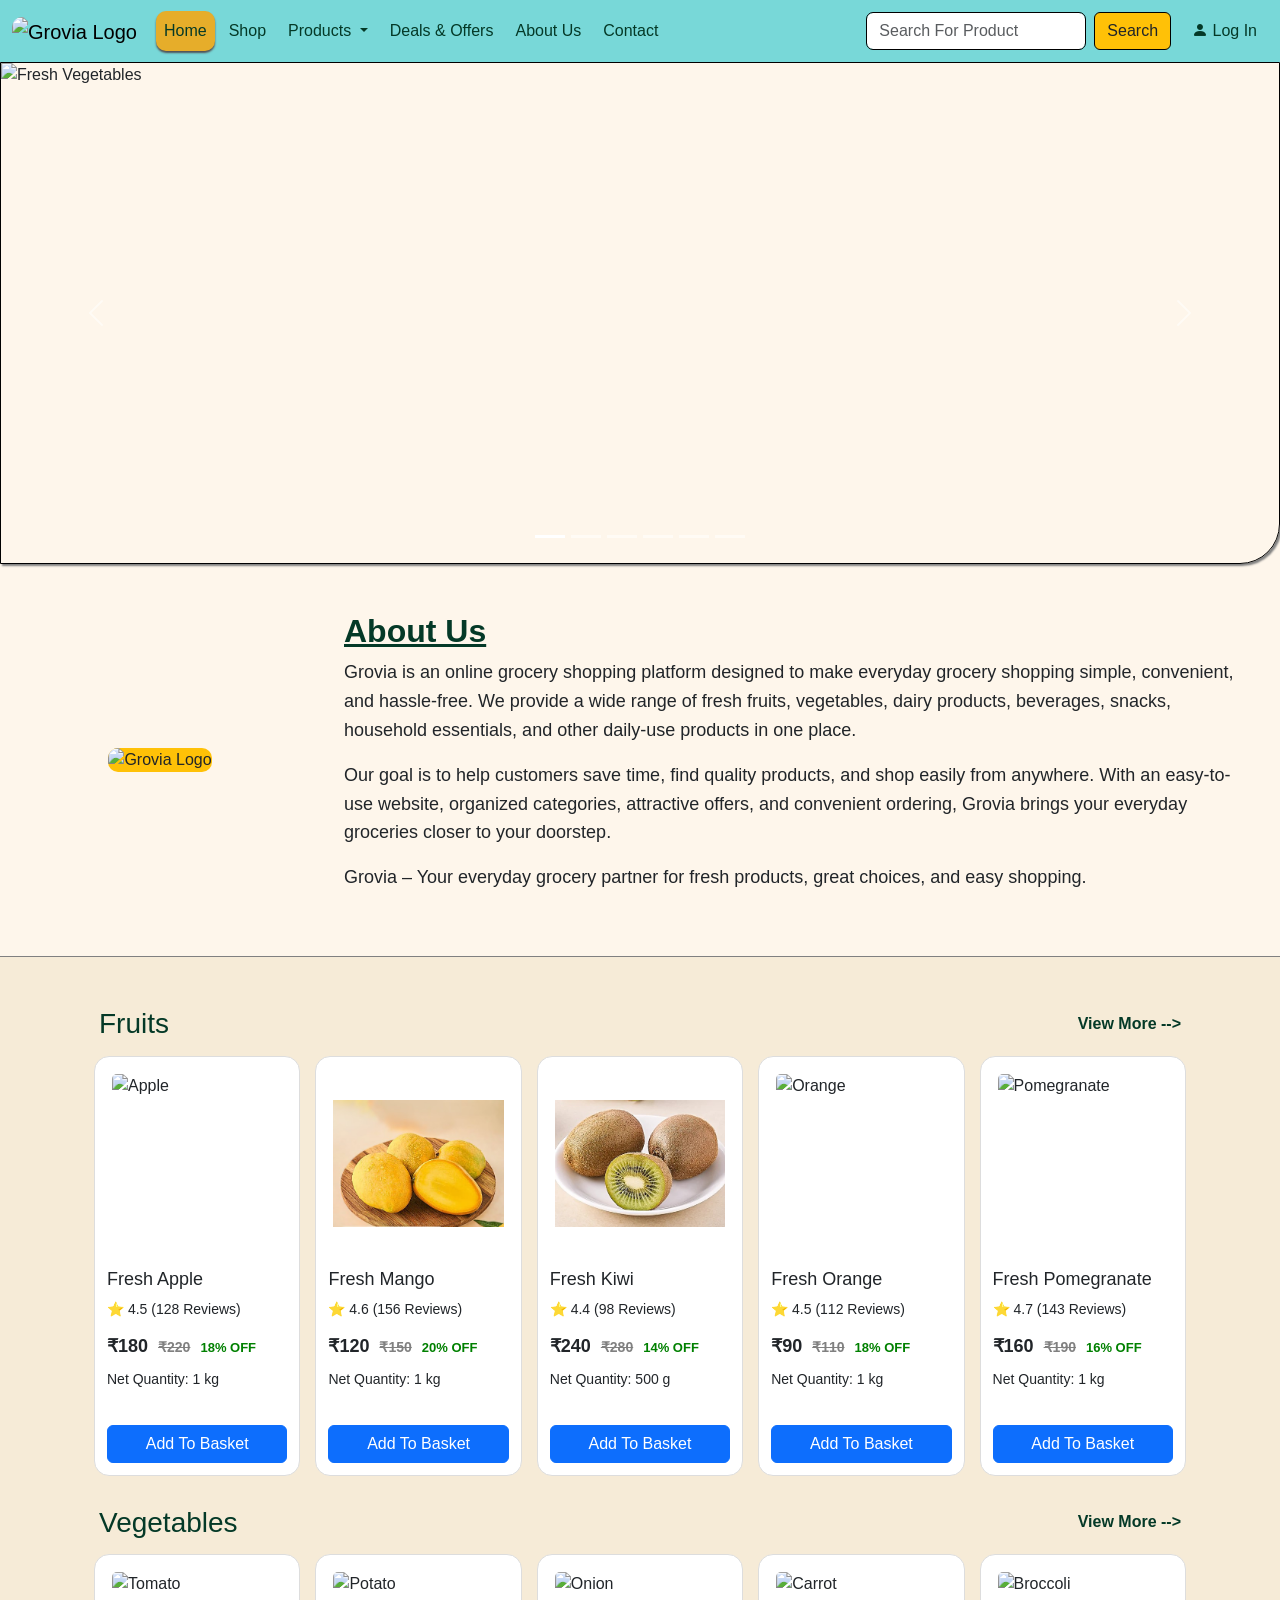
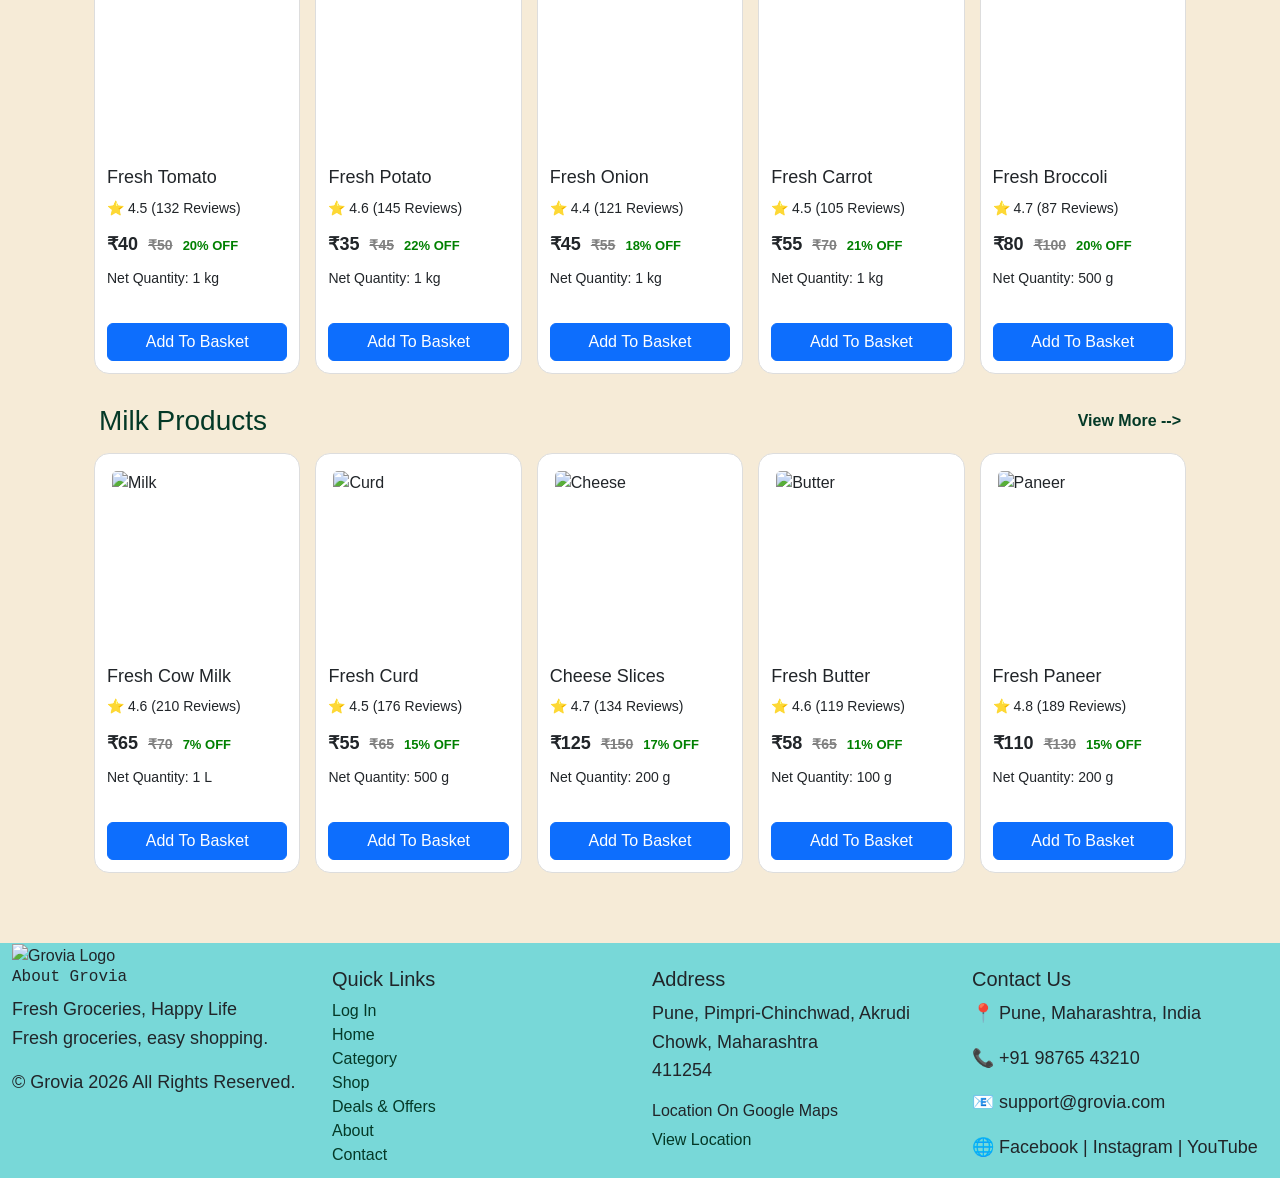
==== commit 39ea7549: "Bootstrap Project (Grovia)" ====
--- a/index.html
+++ b/index.html
@@ -18,17 +18,14 @@
 
     <!-- CSS -->
     <link href="css/index.css" rel="stylesheet" type="text/css">
-
 </head>
 
 <body class="body">
 
-    <!-- ================= NAVBAR ================= -->
+    <!--  -=-=-=-=-=-=-=-=-=-=-=-=-=-=-=-=-=-=-=-=-=-=-=-=-=   NAVBAR  -=-=-=-=-=-=-=-=-=-=-=-=-=-=-=-=-=-=-=-=-=-=-=-=-=   -->
 
     <header>
-
         <nav class="navbar navbar-expand-lg bg-color">
-
             <div class="container-fluid">
 
                 <!-- Logo -->
@@ -40,9 +37,7 @@
                 <button class="navbar-toggler" type="button" data-bs-toggle="collapse"
                     data-bs-target="#navbarSupportedContent" aria-controls="navbarSupportedContent"
                     aria-expanded="false" aria-label="Toggle navigation">
-
                     <span class="navbar-toggler-icon"></span>
-
                 </button>
 
                 <!-- Navbar Content -->
@@ -52,26 +47,20 @@
                     <ul class="navbar-nav me-auto mb-2 mb-lg-0">
 
                         <li class="nav-item">
-                            <a class="nav-link active bg_color_1" href="index.html">
-                                Home
-                            </a>
+                            <a class="nav-link active bg_color_1" href="index.html">Home</a>
                         </li>
 
                         <li class="nav-item">
-                            <a class="nav-link" href="shop.html">
-                                Shop
-                            </a>
+                            <a class="nav-link" href="shop.html">Shop</a>
                         </li>
 
                         <li class="nav-item dropdown">
-
                             <a class="nav-link dropdown-toggle" href="category.html" role="button"
                                 data-bs-toggle="dropdown" aria-expanded="false">
                                 Products
                             </a>
 
                             <ul class="dropdown-menu">
-
                                 <li>
                                     <a class="dropdown-item" href="fruits_vegies.html">
                                         Fruits & Vegetables
@@ -119,19 +108,7 @@
                                         Beverages
                                     </a>
                                 </li>
-
-                                <li>
-                                    <hr class="dropdown-divider">
-                                </li>
-
-                                <li>
-                                    <a class="dropdown-item" href="#">
-                                        Something else here
-                                    </a>
-                                </li>
-
                             </ul>
-
                         </li>
 
                         <li class="nav-item">
@@ -141,525 +118,489 @@
                         </li>
 
                         <li class="nav-item">
-                            <a class="nav-link" href="about.html">
-                                About Us
-                            </a>
+                            <a class="nav-link" href="about.html">About Us</a>
                         </li>
 
                         <li class="nav-item">
-                            <a class="nav-link" href="contact.html">
-                                Contact
-                            </a>
+                            <a class="nav-link" href="contact.html">Contact</a>
                         </li>
 
                     </ul>
-
 
                     <!-- Search and Login -->
                     <div class="nav-right">
 
                         <form class="search-form" role="search">
-
                             <input class="form-control area" type="search" placeholder="Search For Product"
                                 aria-label="Search">
 
                             <button class="btn btn-color btn_hover" type="submit">
                                 Search
                             </button>
-
                         </form>
 
-                        <a class="nav-link login-link" href="login.html">
-                            👤 Log In
+                        <a class="nav-link login-link p-2" href="login.html">
+                            <i class="bi bi-person-fill"></i> Log In
                         </a>
 
                     </div>
-
                 </div>
-
             </div>
-
         </nav>
-
     </header>
 
-
-    <!-- ================= MAIN ================= -->
+    <!--  -=-=-=-=-=-=-=-=-=-=-=-=-=-=-=-=-=-=-=-=-=-=-=-=-=   MAIN  -=-=-=-=-=-=-=-=-=-=-=-=-=-=-=-=-=-=-=-=-=-=-=-=-=   -->
 
     <main class="main-bg">
 
-
-        <!-- ================= SLIDER ================= -->
+        <!--  -=-=-=-=-=-=-=-=-=-=-=-=-=-=-=-=-=-=-=-=-=-=-=-=-=   SLIDER  -=-=-=-=-=-=-=-=-=-=-=-=-=-=-=-=-=-=-=-=-=-=-=-=-=   -->
 
         <section>
-
             <div id="carouselExampleCaptions" class="carousel slide" data-bs-ride="carousel">
 
                 <!-- Indicators -->
-
                 <div class="carousel-indicators">
-
                     <button type="button" data-bs-target="#carouselExampleCaptions" data-bs-slide-to="0" class="active"
-                        aria-current="true" aria-label="Slide 1">
-                    </button>
+                        aria-current="true" aria-label="Slide 1"></button>
 
                     <button type="button" data-bs-target="#carouselExampleCaptions" data-bs-slide-to="1"
-                        aria-label="Slide 2">
-                    </button>
+                        aria-label="Slide 2"></button>
 
                     <button type="button" data-bs-target="#carouselExampleCaptions" data-bs-slide-to="2"
-                        aria-label="Slide 3">
-                    </button>
+                        aria-label="Slide 3"></button>
 
                     <button type="button" data-bs-target="#carouselExampleCaptions" data-bs-slide-to="3"
-                        aria-label="Slide 4">
-                    </button>
+                        aria-label="Slide 4"></button>
 
                     <button type="button" data-bs-target="#carouselExampleCaptions" data-bs-slide-to="4"
-                        aria-label="Slide 5">
-                    </button>
+                        aria-label="Slide 5"></button>
 
                     <button type="button" data-bs-target="#carouselExampleCaptions" data-bs-slide-to="5"
-                        aria-label="Slide 6">
-                    </button>
-
+                        aria-label="Slide 6"></button>
                 </div>
 
-
                 <!-- Images -->
-
                 <div class="carousel-inner mb-4 border_slider">
 
                     <div class="carousel-item active">
-
                         <img src="images/slider_1.png" class="d-block w-100 slider" alt="Fresh Vegetables">
-
                     </div>
 
                     <div class="carousel-item">
-
-                        <img src="images/Slider_2.png" class="d-block w-100 slider" alt="Grocery">
-
+                        <img src="images/Slider_2.png" class="d-block w-100 slider" alt="Fresh Fruits">
                     </div>
 
                     <div class="carousel-item">
-
-                        <img src="images/Slider_3.png" class="d-block w-100 slider" alt="Grocery">
-
+                        <img src="images/Slider_3.png" class="d-block w-100 slider" alt="Dairy Products">
                     </div>
 
                     <div class="carousel-item">
-
-                        <img src="images/Slider_4.png" class="d-block w-100 slider" alt="Grocery">
-
+                        <img src="images/Slider_4.png" class="d-block w-100 slider" alt="Fresh Packing">
                     </div>
 
                     <div class="carousel-item">
-
-                        <img src="images/Slider_5.png" class="d-block w-100 slider" alt="Grocery">
-
+                        <img src="images/Slider_5.png" class="d-block w-100 slider" alt="Daily Offers">
                     </div>
 
                     <div class="carousel-item">
-
-                        <img src="images/Slider_6.png" class="d-block w-100 slider" alt="Grocery">
-
+                        <img src="images/Slider_6.png" class="d-block w-100 slider" alt="On Time Delivery">
                     </div>
 
                 </div>
 
-
                 <!-- Previous -->
-
                 <button class="carousel-control-prev" type="button" data-bs-target="#carouselExampleCaptions"
                     data-bs-slide="prev">
 
                     <span class="carousel-control-prev-icon"></span>
-
-                    <span class="visually-hidden">
-                        Previous
-                    </span>
+                    <span class="visually-hidden">Previous</span>
 
                 </button>
 
-
                 <!-- Next -->
-
                 <button class="carousel-control-next" type="button" data-bs-target="#carouselExampleCaptions"
                     data-bs-slide="next">
 
                     <span class="carousel-control-next-icon"></span>
-
-                    <span class="visually-hidden">
-                        Next
-                    </span>
+                    <span class="visually-hidden">Next</span>
 
                 </button>
 
             </div>
-
         </section>
 
-
-        <!-- ================= ABOUT SECTION ================= -->
-
-        <section>
-
+        <!--  -=-=-=-=-=-=-=-=-=-=-=-=-=-=-=-=-=-=-=-=-=-=-=-=-=   ABOUT SECTION  -=-=-=-=-=-=-=-=-=-=-=-=-=-=-=-=-=-=-=-=-=-=-=-=-=   -->
+
+        <section class="about_border">
             <div class="container-fluid">
-
                 <div class="row align-items-center">
 
                     <!-- Logo -->
-
                     <div class="col-12 col-md-3 mb-4 text-center">
-
                         <img src="images/logo_3.png" alt="Grovia Logo" class="img-fluid about-logo bg-warning">
-
-                    </div>
-
+                    </div>
 
                     <!-- About Content -->
-
                     <div class="col-12 col-md-9 p-4 mb-4">
 
-                        <h2 class="text-col fw-bold">
-                            About Us
-                        </h2>
+                        <h2 class="text-col fw-bold">About Us</h2>
 
                         <p>
-                            Grovia is an online grocery shopping platform
-                            designed to make everyday grocery shopping
-                            simple, convenient, and hassle-free. We provide
-                            a wide range of fresh fruits, vegetables,
-                            dairy products, beverages, snacks, household
-                            essentials, and other daily-use products in
+                            Grovia is an online grocery shopping platform designed to make everyday grocery shopping
+                            simple, convenient, and hassle-free. We provide a wide range of fresh fruits, vegetables,
+                            dairy products, beverages, snacks, household essentials, and other daily-use products in
                             one place.
                         </p>
 
                         <p>
-                            Our goal is to help customers save time, find
-                            quality products, and shop easily from anywhere.
-                            With an easy-to-use website, organized categories,
-                            attractive offers, and convenient ordering,
-                            Grovia brings your everyday groceries closer
-                            to your doorstep.
+                            Our goal is to help customers save time, find quality products, and shop easily from
+                            anywhere. With an easy-to-use website, organized categories, attractive offers, and
+                            convenient ordering, Grovia brings your everyday groceries closer to your doorstep.
                         </p>
 
                         <p>
-                            Grovia – Your everyday grocery partner for
-                            fresh products, great choices, and easy shopping.
+                            Grovia – Your everyday grocery partner for fresh products, great choices, and easy
+                            shopping.
                         </p>
 
                     </div>
-
                 </div>
-
             </div>
-
         </section>
 
-
-        <!-- ================= PRODUCTS ================= -->
-
-        <section class="bg-prod">
-
+        <!---=-=-=-=-=-=-=-=-=-=-=-=-=-=-=-=-=-=-=-=-=-=-=-=-=   PRODUCTS  -=-=-=-=-=-=-=-=-=-=-=-=-=-=-=-=-=-=-=-=-=-=-=-=-=-->
+
+
+        <section class=" container-fluid bg-prod">
             <div>
 
-                <hr>
-
-                <h3 class="mt-4 mb-2 p-2">
-                    Fruits Section
-                </h3>
-
-
-                <div class="container">
-
-                    <div class="row g-4">
-
-
-                        <!-- Apple -->
-
-                        <div class="col-12 col-sm-6 col-md-4 col-lg-3">
-
-                            <div class="card c_hover p-2 border mb-4 h-100">
-
-                                <img src="images/apples_1.png" class="card-img-top product-img" alt="Apple">
-
-                                <div class="card-body d-flex flex-column">
-
-                                    <h5 class="card-title">
-                                        Apple
-                                    </h5>
-
-                                    <p class="card-text">
-                                        Fresh, crisp, and juicy apples
-                                        packed with natural sweetness.
-                                    </p>
-
-                                    <button type="button" class="btn btn-primary" data-bs-toggle="modal"
-                                        data-bs-target="#apple">
-                                        Apple
-                                    </button>
-
-                                </div>
-
+                <div class="container prod_border">
+                    <section class="bg-prod">
+                        <div class="container-fluid">
+
+                            <!-- Fruits -->
+                            <div class="product-section">
+                                <div class="section-title">
+                                    <h3>Fruits</h3>
+                                    <a href="fruits_vegies.html">View More --></a>
+                                </div>
+
+                                <div class="product-row">
+                                    <div class="product-card c_hover">
+                                        <img src="images/apples_1.png" class="product-img" alt="Apple">
+                                        <h5>Fresh Apple</h5>
+                                        <p class="rating">⭐ 4.5 (128 Reviews)</p>
+                                        <p class="price">₹180 <span>₹220</span> <b>18% OFF</b></p>
+                                        <p class="quantity">Net Quantity: 1 kg</p>
+                                        <button type="button" class="btn btn-primary" data-bs-toggle="modal"
+                                            data-bs-target="#apple">Add To Basket</button>
+                                    </div>
+
+                                    <div class="product-card c_hover">
+                                        <img src="Images/mangos-3.jpeg" class="product-img" alt="Mango">
+                                        <h5>Fresh Mango</h5>
+                                        <p class="rating">⭐ 4.6 (156 Reviews)</p>
+                                        <p class="price">₹120 <span>₹150</span> <b>20% OFF</b></p>
+                                        <p class="quantity">Net Quantity: 1 kg</p>
+                                        <button type="button" class="btn btn-primary">Add To Basket</button>
+                                    </div>
+
+                                    <div class="product-card c_hover">
+                                        <img src="Images/kiwi_2.jpg" class="product-img" alt="Kiwi">
+                                        <h5>Fresh Kiwi</h5>
+                                        <p class="rating">⭐ 4.4 (98 Reviews)</p>
+                                        <p class="price">₹240 <span>₹280</span> <b>14% OFF</b></p>
+                                        <p class="quantity">Net Quantity: 500 g</p>
+                                        <button type="button" class="btn btn-primary">Add To Basket</button>
+                                    </div>
+
+                                    <div class="product-card c_hover">
+                                        <img src="Images/orange.jpeg" class="product-img" alt="Orange">
+                                        <h5>Fresh Orange</h5>
+                                        <p class="rating">⭐ 4.5 (112 Reviews)</p>
+                                        <p class="price">₹90 <span>₹110</span> <b>18% OFF</b></p>
+                                        <p class="quantity">Net Quantity: 1 kg</p>
+                                        <button type="button" class="btn btn-primary">Add To Basket</button>
+                                    </div>
+
+                                    <div class="product-card c_hover">
+                                        <img src="Images/Pomogranate.jpeg" class="product-img" alt="Pomegranate">
+                                        <h5>Fresh Pomegranate</h5>
+                                        <p class="rating">⭐ 4.7 (143 Reviews)</p>
+                                        <p class="price">₹160 <span>₹190</span> <b>16% OFF</b></p>
+                                        <p class="quantity">Net Quantity: 1 kg</p>
+                                        <button type="button" class="btn btn-primary">Add To Basket</button>
+                                    </div>
+                                </div>
                             </div>
 
+                            <!-- Vegetables -->
+                            <div class="product-section">
+                                <div class="section-title">
+                                    <h3>Vegetables</h3>
+                                    <a href="fruits_vegies.html">View More --></a>
+                                </div>
+
+                                <div class="product-row">
+                                    <div class="product-card c_hover">
+                                        <img src="Images/tomatos.jpeg" class="product-img" alt="Tomato">
+                                        <h5>Fresh Tomato</h5>
+                                        <p class="rating">⭐ 4.5 (132 Reviews)</p>
+                                        <p class="price">₹40 <span>₹50</span> <b>20% OFF</b></p>
+                                        <p class="quantity">Net Quantity: 1 kg</p>
+                                        <button type="button" class="btn btn-primary">Add To Basket</button>
+                                    </div>
+
+                                    <div class="product-card c_hover">
+                                        <img src="Images/Potatos.jpeg" class="product-img" alt="Potato">
+                                        <h5>Fresh Potato</h5>
+                                        <p class="rating">⭐ 4.6 (145 Reviews)</p>
+                                        <p class="price">₹35 <span>₹45</span> <b>22% OFF</b></p>
+                                        <p class="quantity">Net Quantity: 1 kg</p>
+                                        <button type="button" class="btn btn-primary">Add To Basket</button>
+                                    </div>
+
+                                    <div class="product-card c_hover">
+                                        <img src="Images/Onion.jpeg" class="product-img" alt="Onion">
+                                        <h5>Fresh Onion</h5>
+                                        <p class="rating">⭐ 4.4 (121 Reviews)</p>
+                                        <p class="price">₹45 <span>₹55</span> <b>18% OFF</b></p>
+                                        <p class="quantity">Net Quantity: 1 kg</p>
+                                        <button type="button" class="btn btn-primary">Add To Basket</button>
+                                    </div>
+
+                                    <div class="product-card c_hover">
+                                        <img src="Images/Fresh Carrot.jpeg" class="product-img" alt="Carrot">
+                                        <h5>Fresh Carrot</h5>
+                                        <p class="rating">⭐ 4.5 (105 Reviews)</p>
+                                        <p class="price">₹55 <span>₹70</span> <b>21% OFF</b></p>
+                                        <p class="quantity">Net Quantity: 1 kg</p>
+                                        <button type="button" class="btn btn-primary">Add To Basket</button>
+                                    </div>
+
+                                    <div class="product-card c_hover">
+                                        <img src="Images/Fresh Broccoli.jpeg" class="product-img" alt="Broccoli">
+                                        <h5>Fresh Broccoli</h5>
+                                        <p class="rating">⭐ 4.7 (87 Reviews)</p>
+                                        <p class="price">₹80 <span>₹100</span> <b>20% OFF</b></p>
+                                        <p class="quantity">Net Quantity: 500 g</p>
+                                        <button type="button" class="btn btn-primary">Add To Basket</button>
+                                    </div>
+                                </div>
+                            </div>
+
+                            <!-- Milk Products -->
+                            <div class="product-section">
+                                <div class="section-title">
+                                    <h3>Milk Products</h3>
+                                    <a href="dairy_eggs.html">View More --></a>
+                                </div>
+
+                                <div class="product-row">
+                                    <div class="product-card c_hover">
+                                        <img src="Images/Fresh Cow Milk.jpeg" class="product-img" alt="Milk">
+                                        <h5>Fresh Cow Milk</h5>
+                                        <p class="rating">⭐ 4.6 (210 Reviews)</p>
+                                        <p class="price">₹65 <span>₹70</span> <b>7% OFF</b></p>
+                                        <p class="quantity">Net Quantity: 1 L</p>
+                                        <button type="button" class="btn btn-primary">Add To Basket</button>
+                                    </div>
+
+                                    <div class="product-card c_hover">
+                                        <img src="Images/Fresh Curd.jpeg" class="product-img" alt="Curd">
+                                        <h5>Fresh Curd</h5>
+                                        <p class="rating">⭐ 4.5 (176 Reviews)</p>
+                                        <p class="price">₹55 <span>₹65</span> <b>15% OFF</b></p>
+                                        <p class="quantity">Net Quantity: 500 g</p>
+                                        <button type="button" class="btn btn-primary">Add To Basket</button>
+                                    </div>
+
+                                    <div class="product-card c_hover">
+                                        <img src="Images/Cheese Slices.jpeg" class="product-img" alt="Cheese">
+                                        <h5>Cheese Slices</h5>
+                                        <p class="rating">⭐ 4.7 (134 Reviews)</p>
+                                        <p class="price">₹125 <span>₹150</span> <b>17% OFF</b></p>
+                                        <p class="quantity">Net Quantity: 200 g</p>
+                                        <button type="button" class="btn btn-primary">Add To Basket</button>
+                                    </div>
+
+                                    <div class="product-card c_hover">
+                                        <img src="Images/Fresh Butter.jpeg" class="product-img" alt="Butter">
+                                        <h5>Fresh Butter</h5>
+                                        <p class="rating">⭐ 4.6 (119 Reviews)</p>
+                                        <p class="price">₹58 <span>₹65</span> <b>11% OFF</b></p>
+                                        <p class="quantity">Net Quantity: 100 g</p>
+                                        <button type="button" class="btn btn-primary">Add To Basket</button>
+                                    </div>
+
+                                    <div class="product-card c_hover">
+                                        <img src="Images/Fresh Paneer.jpeg" class="product-img" alt="Paneer">
+                                        <h5>Fresh Paneer</h5>
+                                        <p class="rating">⭐ 4.8 (189 Reviews)</p>
+                                        <p class="price">₹110 <span>₹130</span> <b>15% OFF</b></p>
+                                        <p class="quantity">Net Quantity: 200 g</p>
+                                        <button type="button" class="btn btn-primary">Add To Basket</button>
+                                    </div>
+                                </div>
+                            </div>
+
                         </div>
-
-
-                        <!-- Mango -->
-
-                        <div class="col-12 col-sm-6 col-md-4 col-lg-3">
-
-                            <div class="card c_hover p-2 border mb-4 h-100">
-
-                                <img src="images/mangos-3.jpeg" class="card-img-top product-img" alt="Mango">
-
-                                <div class="card-body d-flex flex-column">
-
-                                    <h5 class="card-title">
-                                        Mangos
-                                    </h5>
-
-                                    <p class="card-text">
-                                        Sweet and juicy mangoes with a
-                                        delicious tropical flavor.
-                                    </p>
-
-                                    <a href="fruits_vegeis.html" class="btn btn-primary mt-auto">
-                                        View Product
-                                    </a>
-
-                                </div>
-
-                            </div>
+                    </section>
+                    <!--  -=-=-=-=-=-=-=-=-=-=-=-=-=-=-=-=-=-=-=-=-=-=-=-=-=   FOOTER  -=-=-=-=-=-=-=-=-=-=-=-=-=-=-=-=-=-=-=-=-=-=-=-=-=   -->
+
+
+
+                </div>
+        </section>
+
+        <section>
+
+            <footer>
+                <div class="container-fluid footer_bg">
+
+                    <div class="row">
+
+                        <!-- About -->
+                        <div class="col-12 col-sm-6 col-md-3">
+
+                            <img src="images/logo_3.png" alt="Grovia Logo" class="img-fluid footer-logo">
+
+                            <h6 class="font-monospace">
+                                About Grovia
+                            </h6>
+
+                            <p class="fw-normal">
+                                Fresh Groceries, Happy Life<br>
+                                Fresh groceries, easy shopping.
+                            </p>
+
+                            <p>
+                                &copy; Grovia 2026 All Rights Reserved.
+                            </p>
 
                         </div>
 
-
-                        <!-- Kiwi -->
-
-                        <div class="col-12 col-sm-6 col-md-4 col-lg-3">
-
-                            <div class="card c_hover p-2 border mb-4 h-100">
-
-                                <img src="images/kiwi_2.jpg" class="card-img-top product-img" alt="Kiwi">
-
-                                <div class="card-body d-flex flex-column">
-
-                                    <h5 class="card-title">
-                                        Kiwi
-                                    </h5>
-
-                                    <p class="card-text">
-                                        Fresh & tangy kiwi with a
-                                        refreshing taste.
-                                    </p>
-
-                                    <a href="fruits_vegeis.html" class="btn btn-primary mt-auto">
-                                        View Product
-                                    </a>
-
-                                </div>
-
-                            </div>
+                        <!-- Quick Links -->
+                        <div class="col-12 col-sm-6 col-md-3 mt-4">
+
+                            <h5>Quick Links</h5>
+
+                            <a href="login.html">Log In</a><br>
+                            <a href="index.html">Home</a><br>
+                            <a href="category.html">Category</a><br>
+                            <a href="shop.html">Shop</a><br>
+
+                            <a href="deals_and_offers.html">
+                                Deals & Offers
+                            </a><br>
+
+                            <a href="about.html">About</a><br>
+                            <a href="contact.html">Contact</a>
 
                         </div>
 
-
-                        <!-- Apple -->
-
-                        <div class="col-12 col-sm-6 col-md-4 col-lg-3">
-
-                            <div class="card c_hover p-2 border mb-4 h-100">
-
-                                <img src="images/apples_1.png" class="card-img-top product-img" alt="Apple">
-
-                                <div class="card-body d-flex flex-column">
-
-                                    <h5 class="card-title">
-                                        Apple
-                                    </h5>
-
-                                    <p class="card-text">
-                                        Fresh, crisp, and juicy apples
-                                        packed with natural sweetness.
-                                    </p>
-
-                                    <a href="fruits_vegeis.html" class="btn btn-primary mt-auto">
-                                        View Product
-                                    </a>
-
-                                </div>
-
-                            </div>
+                        <!-- Address -->
+                        <div class="col-12 col-sm-6 col-md-3 mt-4">
+
+                            <h5>Address</h5>
+
+                            <p>
+                                Pune, Pimpri-Chinchwad, Akrudi<br>
+                                Chowk, Maharashtra<br>
+                                411254
+                            </p>
+
+                            <h6>Location On Google Maps</h6>
+
+                            <a href="https://maps.app.goo.gl/uKdk3tE8tC76kfeY9" target="_blank">
+                                View Location
+                            </a>
 
                         </div>
 
-                    </div>
-
+                        <!-- Contact -->
+                        <div class="col-12 col-sm-6 col-md-3 mt-4">
+
+                            <h5>Contact Us</h5>
+
+                            <p>📍 Pune, Maharashtra, India</p>
+                            <p>📞 +91 98765 43210</p>
+                            <p>📧 support@grovia.com</p>
+                            <p>🌐 Facebook | Instagram | YouTube</p>
+
+                        </div>
+
+                    </div>
                 </div>
-
-
-                <!-- ================= FOOTER ================= -->
-
-                <footer>
-
-                    <div class="container-fluid mt-4 p-4 footer_bg">
-
-                        <div class="row g-4">
-
-
-                            <!-- About -->
-
-                            <div class="col-12 col-sm-6 col-md-3">
-
-                                <img src="images/logo_3.png" alt="Grovia Logo" class="img-fluid footer-logo">
-
-                                <h6 class="font-monospace">
-                                    About Grovia
-                                </h6>
-
-                                <p class="fw-normal">
-                                    Fresh Groceries, Happy Life<br>
-                                    Fresh groceries, easy shopping.
-                                </p>
-
-                                <p>
-                                    &copy; Grovia 2026 All Rights Reserved.
-                                </p>
-
-                            </div>
-
-
-                            <!-- Quick Links -->
-
-                            <div class="col-12 col-sm-6 col-md-3 mt-4">
-
-                                <h5>
-                                    Quick Links
-                                </h5>
-
-                                <a href="login.html">Log In</a><br>
-                                <a href="index.html">Home</a><br>
-                                <a href="category.html">Category</a><br>
-                                <a href="shop.html">Shop</a><br>
-                                <a href="deals_and_offers.html">
-                                    Deals & Offers
-                                </a><br>
-                                <a href="about.html">About</a><br>
-                                <a href="contact.html">Contact</a>
-
-                            </div>
-
-
-                            <!-- Address -->
-
-                            <div class="col-12 col-sm-6 col-md-3 mt-4">
-
-                                <h5>
-                                    Address
-                                </h5>
-
-                                <p>
-                                    Pune, Pimpri-Chinchwad, Akrudi
-                                    <br>
-                                    Chowk, Maharashtra
-                                    <br>
-                                    411254
-                                </p>
-
-                                <h6>
-                                    Location On Google Maps
-                                </h6>
-
-                                <a href="https://maps.app.goo.gl/uKdk3tE8tC76kfeY9" target="_blank">
-                                    View Location
-                                </a>
-
-                            </div>
-
-
-                            <!-- Contact -->
-
-                            <div class="col-12 col-sm-6 col-md-3 mt-4">
-
-                                <h5>
-                                    Contact Us
-                                </h5>
-
-                                <p>
-                                    📍 Pune, Maharashtra, India
-                                </p>
-
-                                <p>
-                                    📞 +91 98765 43210
-                                </p>
-
-                                <p>
-                                    📧 support@grovia.com
-                                </p>
-
-                                <p>
-                                    🌐 Facebook | Instagram | YouTube
-                                </p>
-
-                            </div>
-
-                        </div>
-
-                    </div>
-
-                </footer>
-
-            </div>
+            </footer>
 
         </section>
 
         <!-- Modal -->
+
         <div class="modal fade" id="apple" tabindex="-1" aria-labelledby="exampleModalLabel" aria-hidden="true">
+
             <div class="modal-dialog modal-dialog-scrollable modal-xl">
+
                 <div class="modal-content">
+
                     <div class="modal-header">
-                        <h1 class="modal-title fs-5" id="exampleModalLabel">Apple</h1>
+
+                        <h1 class="modal-title fs-5" id="exampleModalLabel">
+                            Apple
+                        </h1>
+
                         <button type="button" class="btn-close" data-bs-dismiss="modal" aria-label="Close"></button>
-                    </div>
+
+                    </div>
+
                     <div class="modal-body">
+
                         <div class="container">
+
                             <div class="row">
+
                                 <div class="col-md-6">
                                     <img src="Images/apples_1.png" class="img-fluid">
                                 </div>
+
                                 <div class="col-md-6">
+
                                     <p>
                                         <b>Apple:</b> Fresh, crisp, and juicy apples with a naturally sweet and
-                                        refreshing
-                                        flavor. Carefully selected for their quality and freshness, they are a great
-                                        source of fiber and essential nutrients. Apples are perfect for a quick, healthy
-                                        snack and can also be enjoyed in salads, desserts, juices, or smoothies. Add
-                                        fresh apples to your Grovia cart and enjoy delicious goodness every day.
+                                        refreshing flavor. Carefully selected for their quality and freshness, they are
+                                        a great source of fiber and essential nutrients. Apples are perfect for a quick,
+                                        healthy snack and can also be enjoyed in salads, desserts, juices, or smoothies.
+                                        Add fresh apples to your Grovia cart and enjoy delicious goodness every day.
                                     </p>
+
                                 </div>
 
                             </div>
                         </div>
                     </div>
+
                     <div class="modal-footer">
-                        <button type="button" class="btn btn-secondary" data-bs-dismiss="modal">Close</button>
-                    </div>
+
+                        <button type="button" class="btn btn-secondary" data-bs-dismiss="modal">
+                            Close
+                        </button>
+
+                    </div>
+
                 </div>
             </div>
         </div>
 
     </main>
 
-
     <!-- Bootstrap JS -->
 
     <script src="https://cdn.jsdelivr.net/npm/bootstrap@5.3.8/dist/js/bootstrap.bundle.min.js"
-        integrity="sha384-FKyoEForCGlyvwx9Hj09JcYn3nv7wiPVlz7YYwJrWVcXK/BmnVDxM+D2scQbITxI" crossorigin="anonymous">
-        </script>
+        integrity="sha384-FKyoEForCGlyvwx9Hj09JcYn3nv7wiPVlz7YYwJrWVcXK/BmnVDxM+D2scQbITxI"
+        crossorigin="anonymous"></script>
+
+
 
 </body>
 
--- a/css/index.css
+++ b/css/index.css
@@ -1,6 +1,6 @@
-/* ========================================
+/* =-=-=-=-=-=-=-=-==-==-===-==-===-==-=-====-=-=-=-=-=-=-=--=-=-=-=-=-=-===-=-=-=-=-=-=--=-=
    GENERAL
-======================================== */
+=-=-=-=-=-=-=-=-==-==-===-==-===-==-=-====-=-=-=-=-=-=-=--=-=-=-=-=-=-===-=-=-=-=-=-=--=-= */
 
 * {
     box-sizing: border-box;
@@ -24,9 +24,9 @@
 }
 
 
-/* ========================================
+/* =-=-=-=-=-=-=-=-==-==-===-==-===-==-=-====-=-=-=-=-=-=-=--=-=-=-=-=-=-===-=-=-=-=-=-=--=-=
    NAVBAR
-======================================== */
+=-=-=-=-=-=-=-=-==-==-===-==-===-==-=-====-=-=-=-=-=-=-=--=-=-=-=-=-=-===-=-=-=-=-=-=--=-= */
 
 .bg-color {
     background-color: rgb(120, 216, 216);
@@ -76,9 +76,9 @@
 }
 
 
-/* ========================================
+/* =-=-=-=-=-=-=-=-==-==-===-==-===-==-=-====-=-=-=-=-=-=-=--=-=-=-=-=-=-===-=-=-=-=-=-=--=-=
    SEARCH + LOGIN
-======================================== */
+=-=-=-=-=-=-=-=-==-==-===-==-===-==-=-====-=-=-=-=-=-=-=--=-=-=-=-=-=-===-=-=-=-=-=-=--=-= */
 
 .nav-right {
     display: flex;
@@ -122,25 +122,26 @@
 }
 
 
-/* ========================================
+/* =-=-=-=-=-=-=-=-==-==-===-==-===-==-=-====-=-=-=-=-=-=-=--=-=-=-=-=-=-===-=-=-=-=-=-=--=-=
    SLIDER
-======================================== */
+=-=-=-=-=-=-=-=-==-==-===-==-===-==-=-====-=-=-=-=-=-=-=--=-=-=-=-=-=-===-=-=-=-=-=-=--=-= */
 
 .slider {
     width: 100%;
     height: 500px;
-    object-fit: cover;
+    object-position: fit;
 }
 
 .border_slider {
     border: 1px solid black;
     box-shadow: 2px 2px 2px gray;
-}
-
-
-/* ========================================
+    border-radius: 0px 0px 40px 0px;
+}
+
+
+/* =-=-=-=-=-=-=-=-==-==-===-==-===-==-=-====-=-=-=-=-=-=-=--=-=-=-=-=-=-===-=-=-=-=-=-=--=-=
    ABOUT SECTION
-======================================== */
+=-=-=-=-=-=-=-=-==-==-===-==-===-==-=-====-=-=-=-=-=-=-=--=-=-=-=-=-=-===-=-=-=-=-=-=--=-= */
 
 .about-logo {
     width: 220px;
@@ -161,39 +162,123 @@
     line-height: 1.6;
 }
 
-/*Image*/
+
+/* Image */
 
 .about-image {
     width: 100%;
     height: auto;
 }
 
-
-
-/* ========================================
+.about_border {
+    border-bottom: 1px solid gray;
+}
+
+
+/* =-=-=-=-=-=-=-=-==-==-===-==-===-==-=-====-=-=-=-=-=-=-=--=-=-=-=-=-=-===-=-=-=-=-=-=--=-=
    PRODUCTS
-======================================== */
+=-=-=-=-=-=-=-=-==-==-===-==-===-==-=-====-=-=-=-=-=-=-=--=-=-=-=-=-=-===-=-=-=-=-=-=--=-= */
 
 .bg-prod {
     background-color: rgb(246, 235, 215);
-    padding-top: 1px;
-}
-
-
-/* Card */
-
-.card {
+    padding: 20px 0;
+}
+
+.product-section {
+    margin-bottom: 30px;
+}
+
+.section-title {
+    display: flex;
+    justify-content: space-between;
+    align-items: center;
+    margin: 10px 0 15px;
+    padding: 0 5px;
+}
+
+.section-title h3 {
+    margin: 0;
+    color: #043927;
+}
+
+.section-title a {
+    color: #043927;
+    font-weight: 600;
+    text-decoration: none;
+}
+
+.section-title a:hover {
+    color: #DA9100;
+    text-decoration: underline;
+}
+
+.product-row {
+    display: flex;
+    gap: 15px;
+    flex-wrap: wrap;
+}
+
+.product-card {
+    width: calc(20% - 12px);
+    min-height: 420px;
+    padding: 12px;
+    border: 1px solid #ddd;
+    border-radius: 15px;
+    background-color: white;
+    display: flex;
+    flex-direction: column;
+}
+
+.product-img {
     width: 100%;
-    height: 100%;
-    border-radius: 15px;
+    height: 190px;
+    object-fit: contain;
+    padding: 5px;
+    border-radius: 10px;
+}
+
+.product-card h5 {
+    margin-top: 10px;
+    margin-bottom: 5px;
+    font-size: 18px;
+    white-space: nowrap;
     overflow: hidden;
-}
-
-.card-header {
-    background-color: rgb(247, 149, 114)
-}
-
-/* Card hover */
+    text-overflow: ellipsis;
+}
+
+.rating {
+    font-size: 14px;
+    margin: 3px 0;
+}
+
+.price {
+    font-size: 18px;
+    font-weight: 600;
+    margin: 8px 0;
+}
+
+.price span {
+    color: gray;
+    font-size: 14px;
+    text-decoration: line-through;
+    margin-left: 5px;
+}
+
+.price b {
+    color: green;
+    font-size: 13px;
+    margin-left: 5px;
+}
+
+.quantity {
+    font-size: 14px;
+    margin-bottom: 12px;
+}
+
+.product-card .btn {
+    width: 100%;
+    margin-top: auto;
+}
 
 .c_hover:hover {
     background-color: rgb(227, 225, 225);
@@ -201,26 +286,46 @@
 }
 
 
-/* Product image */
-
-.product-img {
-    width: 100%;
-    height: 200px;
-    object-fit: contain;
-    padding: 10px;
-}
-
-
-/* Product paragraph */
-
-.card-text {
-    font-size: 16px;
-}
-
-
-/* ========================================
+/* Product cards - Tablet / Small Desktop */
+
+@media (max-width: 1199.98px) {
+    .product-card {
+        width: calc(33.33% - 10px);
+    }
+}
+
+
+/* Product cards - Mobile */
+
+@media (max-width: 767.98px) {
+    .product-card {
+        width: calc(50% - 8px);
+        min-height: 400px;
+    }
+
+    .product-img {
+        height: 170px;
+    }
+}
+
+
+/* Product cards - Small Mobile */
+
+@media (max-width: 575.98px) {
+    .product-card {
+        width: 100%;
+        min-height: 390px;
+    }
+
+    .product-img {
+        height: 200px;
+    }
+}
+
+
+/* =-=-=-=-=-=-=-=-==-==-===-==-===-==-=-====-=-=-=-=-=-=-=--=-=-=-=-=-=-===-=-=-=-=-=-=--=-=
    FOOTER
-======================================== */
+=-=-=-=-=-=-=-=-==-==-===-==-===-==-=-====-=-=-=-=-=-=-=--=-=-=-=-=-=-===-=-=-=-=-=-=--=-= */
 
 .footer_bg {
     background-color: rgb(120, 216, 216);
@@ -242,13 +347,12 @@
 }
 
 
-/* ========================================
+/* =-=-=-=-=-=-=-=-==-==-===-==-===-==-=-====-=-=-=-=-=-=-=--=-=-=-=-=-=-===-=-=-=-=-=-=--=-=
    TABLET
    768px - 991px
-======================================== */
+=-=-=-=-=-=-=-=-==-==-===-==-===-==-=-====-=-=-=-=-=-=-=--=-=-=-=-=-=-===-=-=-=-=-=-=--=-= */
 
 @media (max-width: 991.98px) {
-
 
     /* Navbar */
 
@@ -298,17 +402,15 @@
     .about-logo {
         width: 180px;
     }
-
-}
-
-
-/* ========================================
+}
+
+
+/* =-=-=-=-=-=-=-=-==-==-===-==-===-==-=-====-=-=-=-=-=-=-=--=-=-=-=-=-=-===-=-=-=-=-=-=--=-=
    MOBILE
    Below 768px
-======================================== */
+=-=-=-=-=-=-=-=-==-==-===-==-===-==-=-====-=-=-=-=-=-=-=--=-=-=-=-=-=-===-=-=-=-=-=-=--=-= */
 
 @media (max-width: 767.98px) {
-
 
     /* Navbar logo */
 
@@ -384,17 +486,15 @@
     footer p {
         font-size: 15px;
     }
-
-}
-
-
-/* ========================================
+}
+
+
+/* =-=-=-=-=-=-=-=-==-==-===-==-===-==-=-====-=-=-=-=-=-=-=--=-=-=-=-=-=-===-=-=-=-=-=-=--=-=
    SMALL MOBILE
    Below 576px
-======================================== */
+=-=-=-=-=-=-=-=-==-==-===-==-===-==-=-====-=-=-=-=-=-=-=--=-=-=-=-=-=-===-=-=-=-=-=-=--=-= */
 
 @media (max-width: 575.98px) {
-
 
     /* Container */
 
@@ -466,10 +566,13 @@
     footer h5 {
         margin-top: 10px;
     }
-
-}
+}
+
+
+/* =-=-=-=-=-=-=-=-==-==-===-==-===-==-=-====-=-=-=-=-=-=-=--=-=-=-=-=-=-===-=-=-=-=-=-=--=-=
+   HISTORY BACKGROUND COLOR
+=-=-=-=-=-=-=-=-==-==-===-==-===-==-=-====-=-=-=-=-=-=-=--=-=-=-=-=-=-===-=-=-=-=-=-=--=-= */
 
 .histort-bg-color {
-
     background-color: #fadfa8;
 }
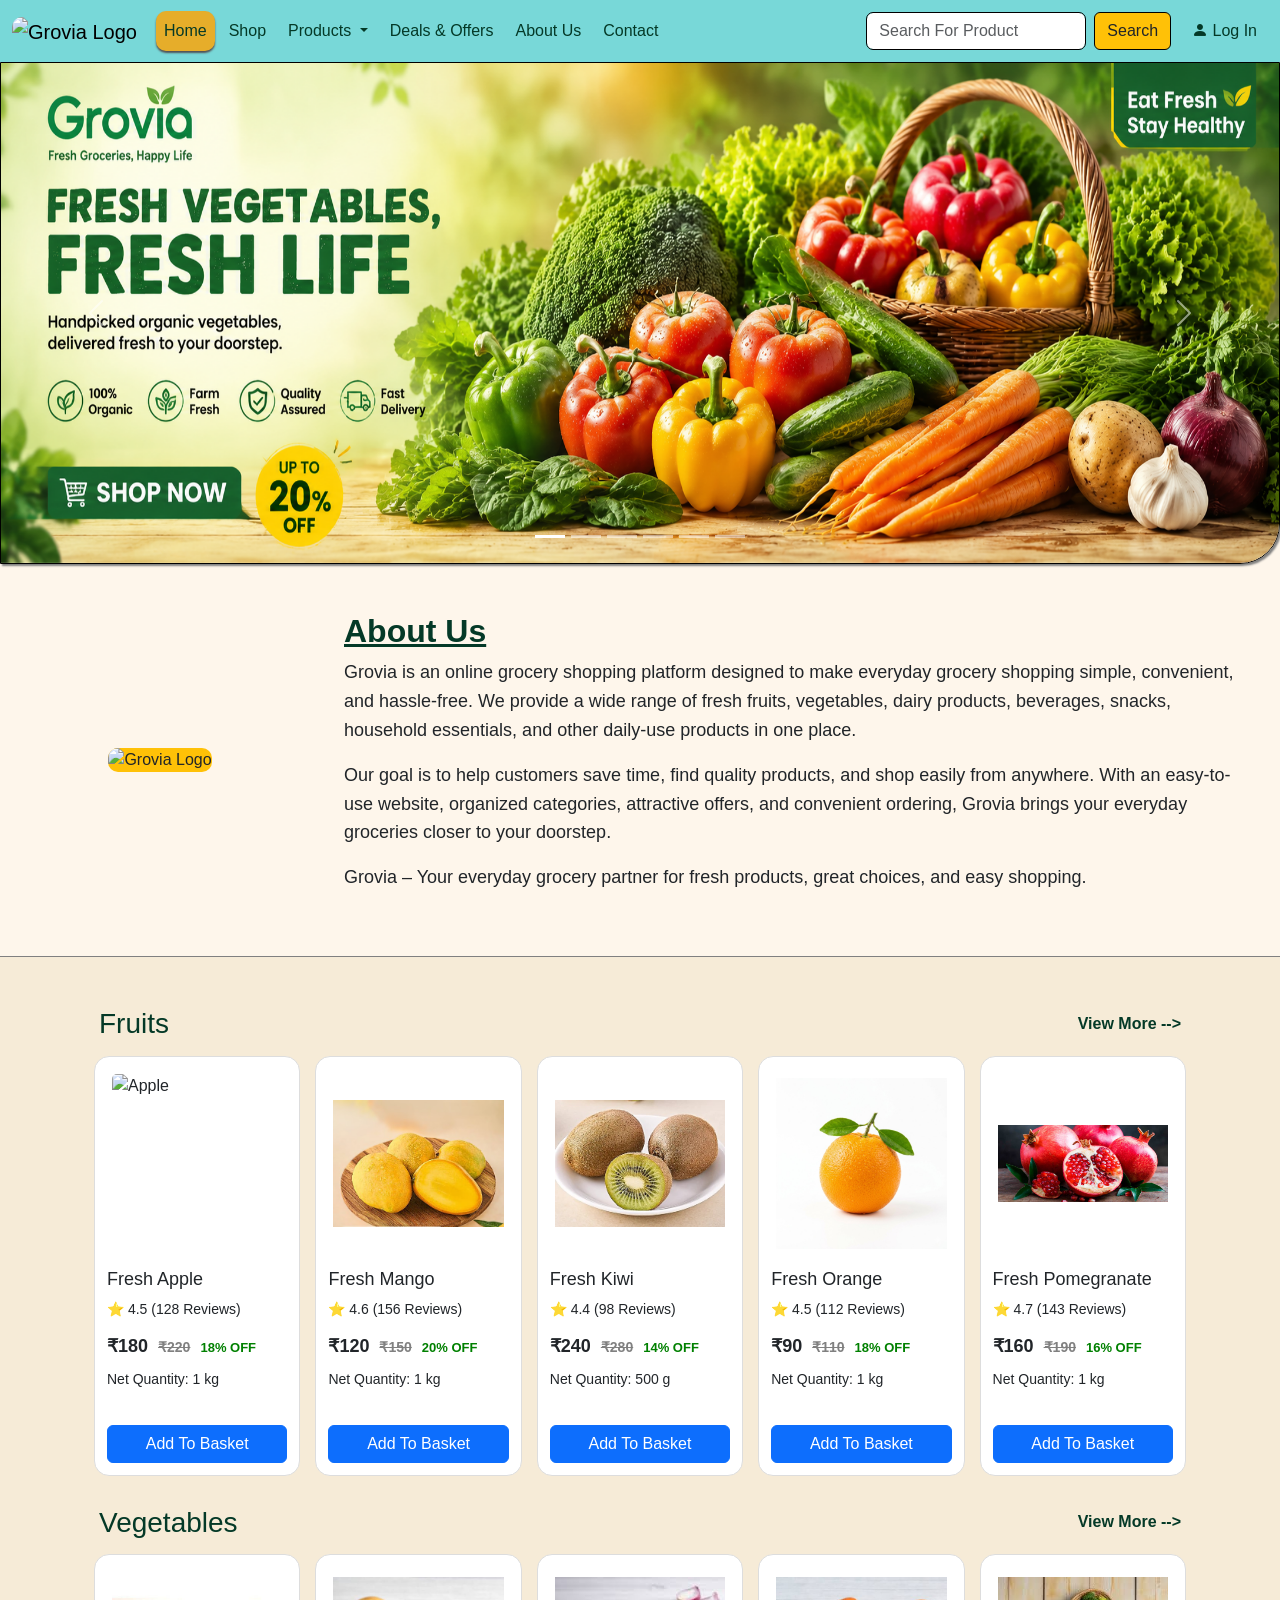
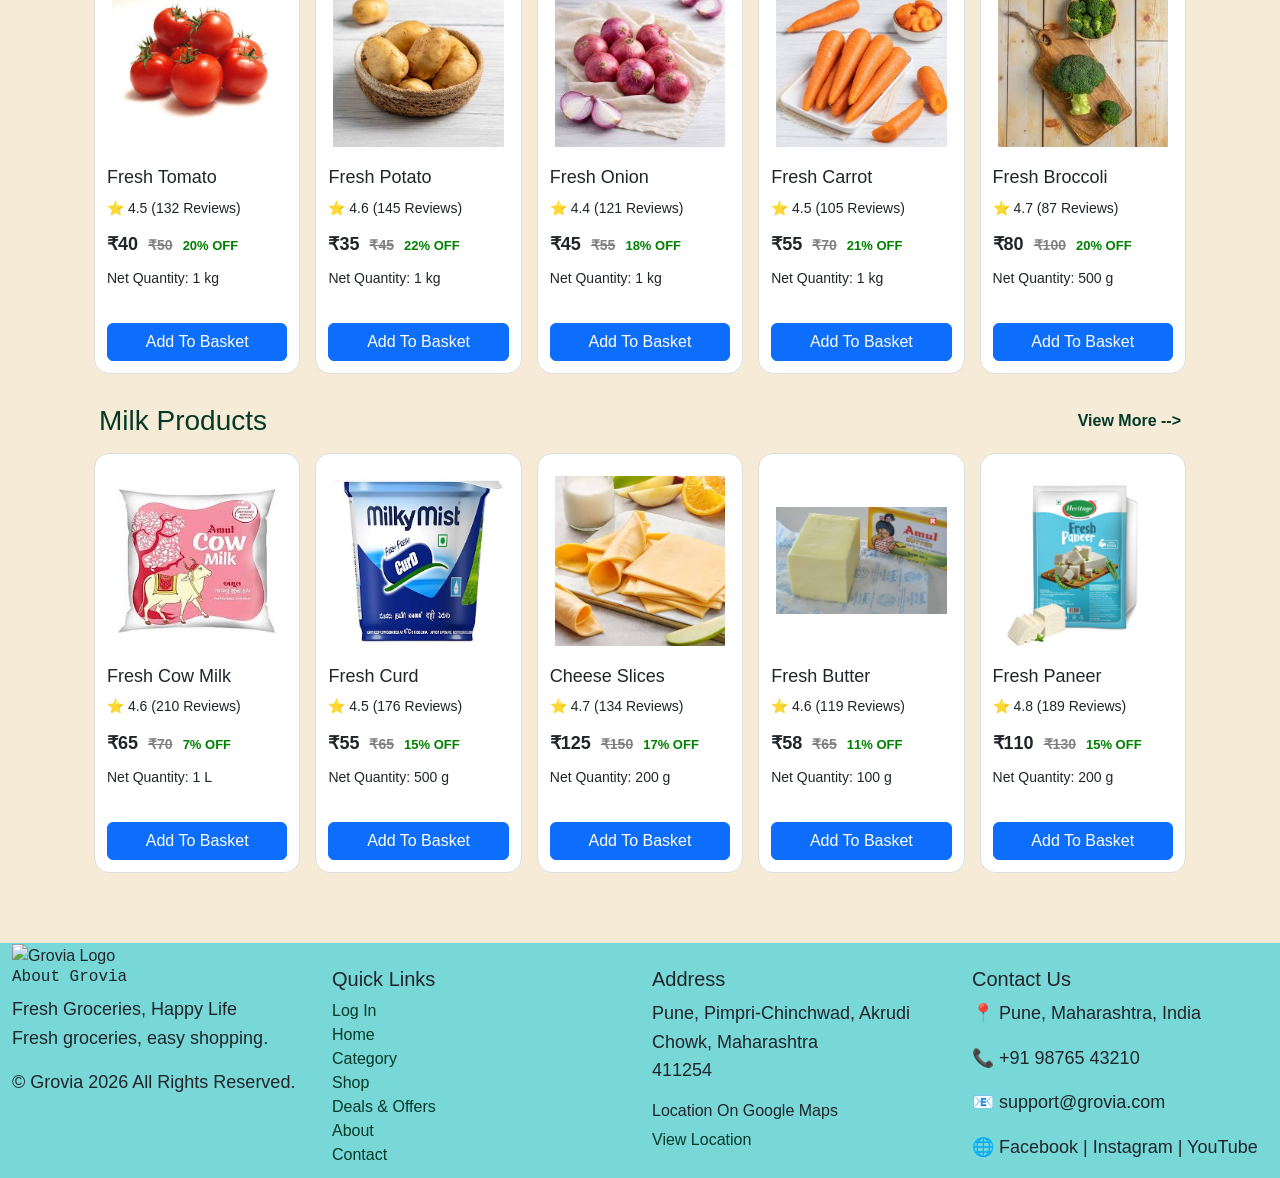
==== commit a0d35f00: "Bootstrap Project(Grovia)" ====
--- a/index.html
+++ b/index.html
@@ -183,27 +183,27 @@
                 <div class="carousel-inner mb-4 border_slider">
 
                     <div class="carousel-item active">
-                        <img src="images/slider_1.png" class="d-block w-100 slider" alt="Fresh Vegetables">
+                        <img src="Images/slider_1.png" class="d-block w-100 slider" alt="Fresh Vegetables">
                     </div>
 
                     <div class="carousel-item">
-                        <img src="images/Slider_2.png" class="d-block w-100 slider" alt="Fresh Fruits">
+                        <img src="Images/Slider_2.png" class="d-block w-100 slider" alt="Fresh Fruits">
                     </div>
 
                     <div class="carousel-item">
-                        <img src="images/Slider_3.png" class="d-block w-100 slider" alt="Dairy Products">
+                        <img src="Images/Slider_3.png" class="d-block w-100 slider" alt="Dairy Products">
                     </div>
 
                     <div class="carousel-item">
-                        <img src="images/Slider_4.png" class="d-block w-100 slider" alt="Fresh Packing">
+                        <img src="Images/Slider_4.png" class="d-block w-100 slider" alt="Fresh Packing">
                     </div>
 
                     <div class="carousel-item">
-                        <img src="images/Slider_5.png" class="d-block w-100 slider" alt="Daily Offers">
+                        <img src="Images/Slider_5.png" class="d-block w-100 slider" alt="Daily Offers">
                     </div>
 
                     <div class="carousel-item">
-                        <img src="images/Slider_6.png" class="d-block w-100 slider" alt="On Time Delivery">
+                        <img src="Images/Slider_6.png" class="d-block w-100 slider" alt="On Time Delivery">
                     </div>
 
                 </div>
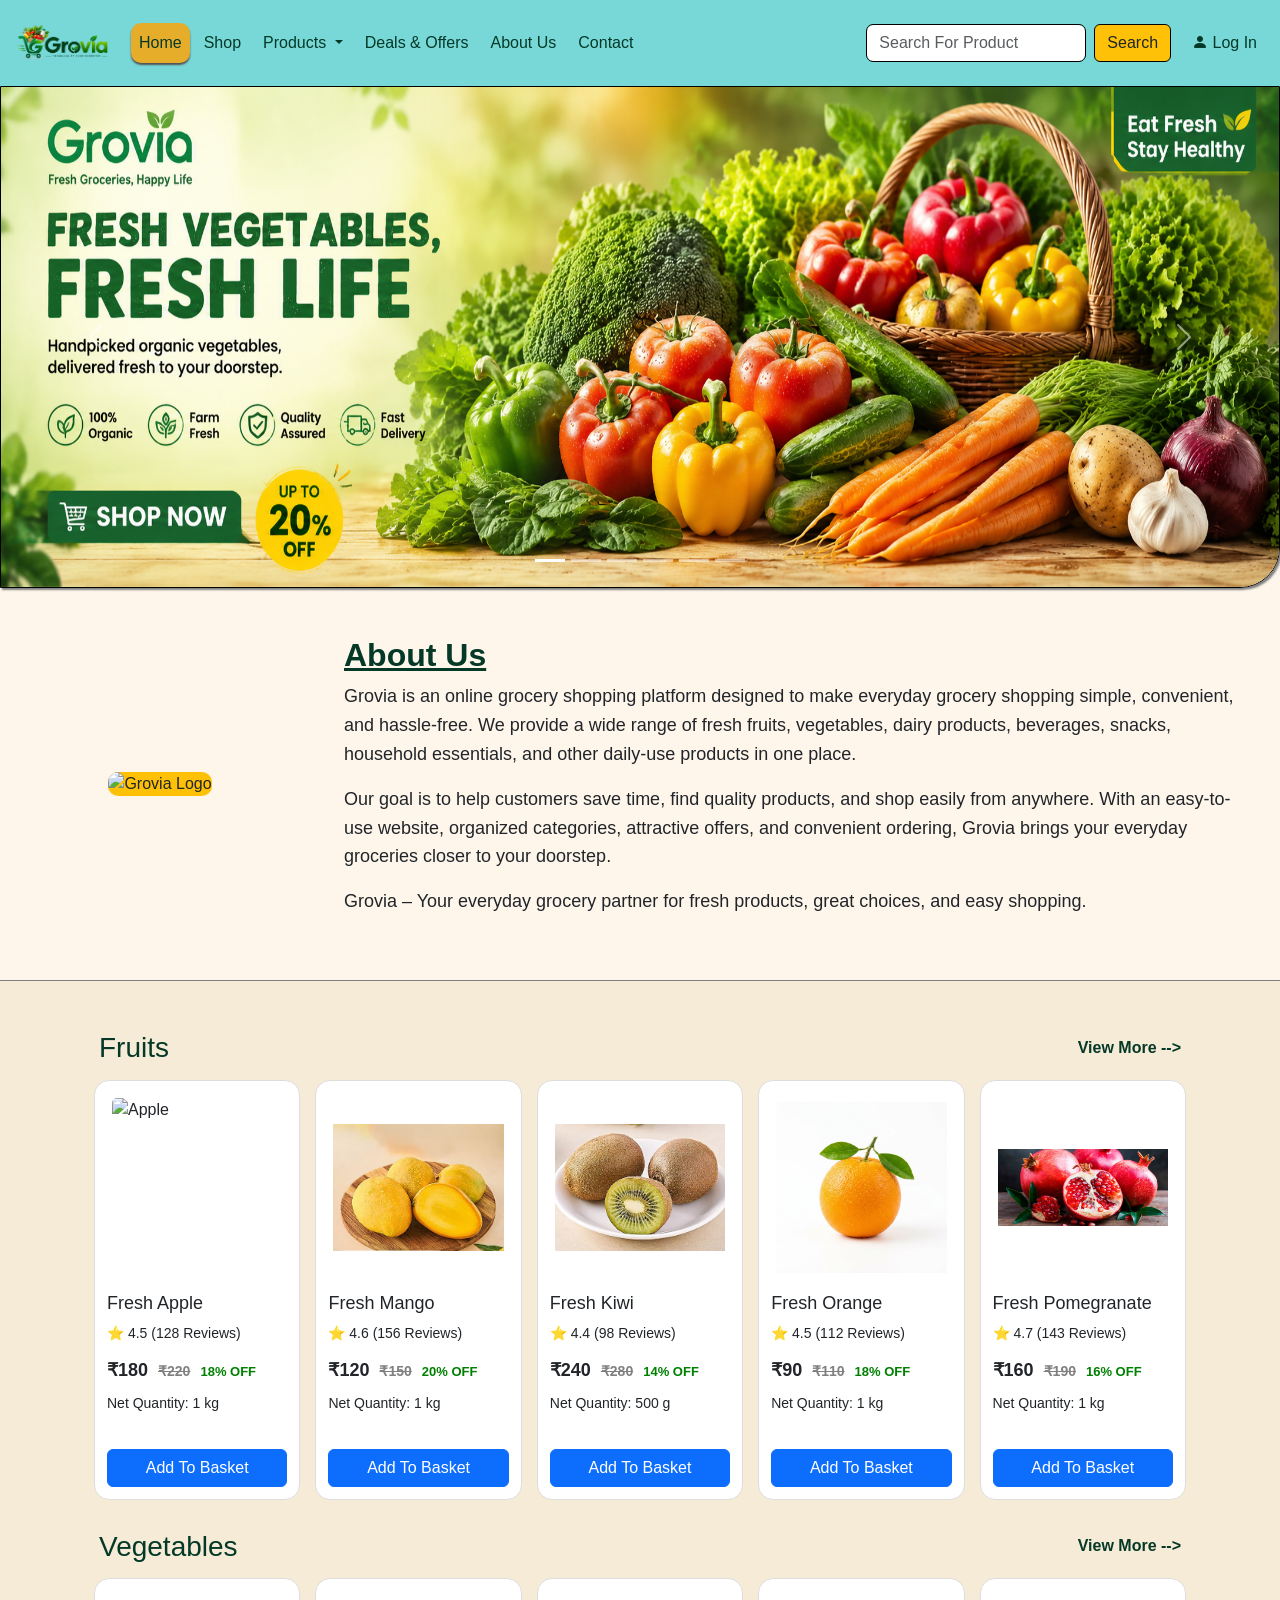
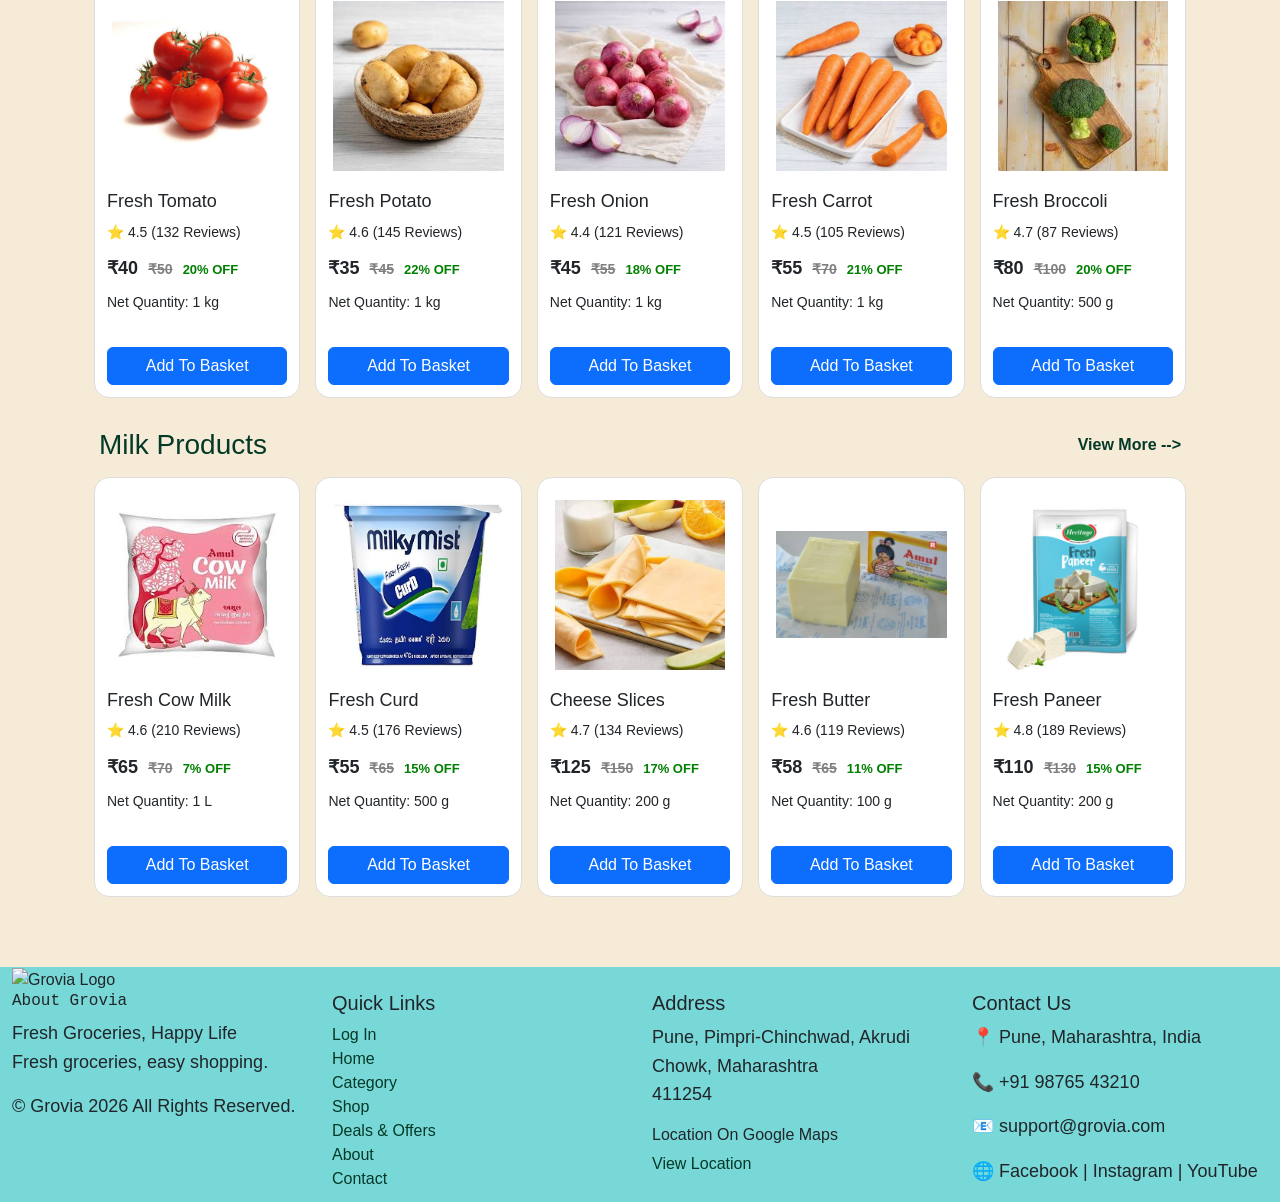
==== commit 62f8122f: "Bootstrap Project(Grovia)" ====
--- a/index.html
+++ b/index.html
@@ -30,7 +30,7 @@
 
                 <!-- Logo -->
                 <a class="navbar-brand" href="index.html">
-                    <img src="images/logo_3.png" alt="Grovia Logo" class="logo">
+                    <img src="Images/logo_3.png" alt="Grovia Logo" class="logo">
                 </a>
 
                 <!-- Mobile Menu Button -->
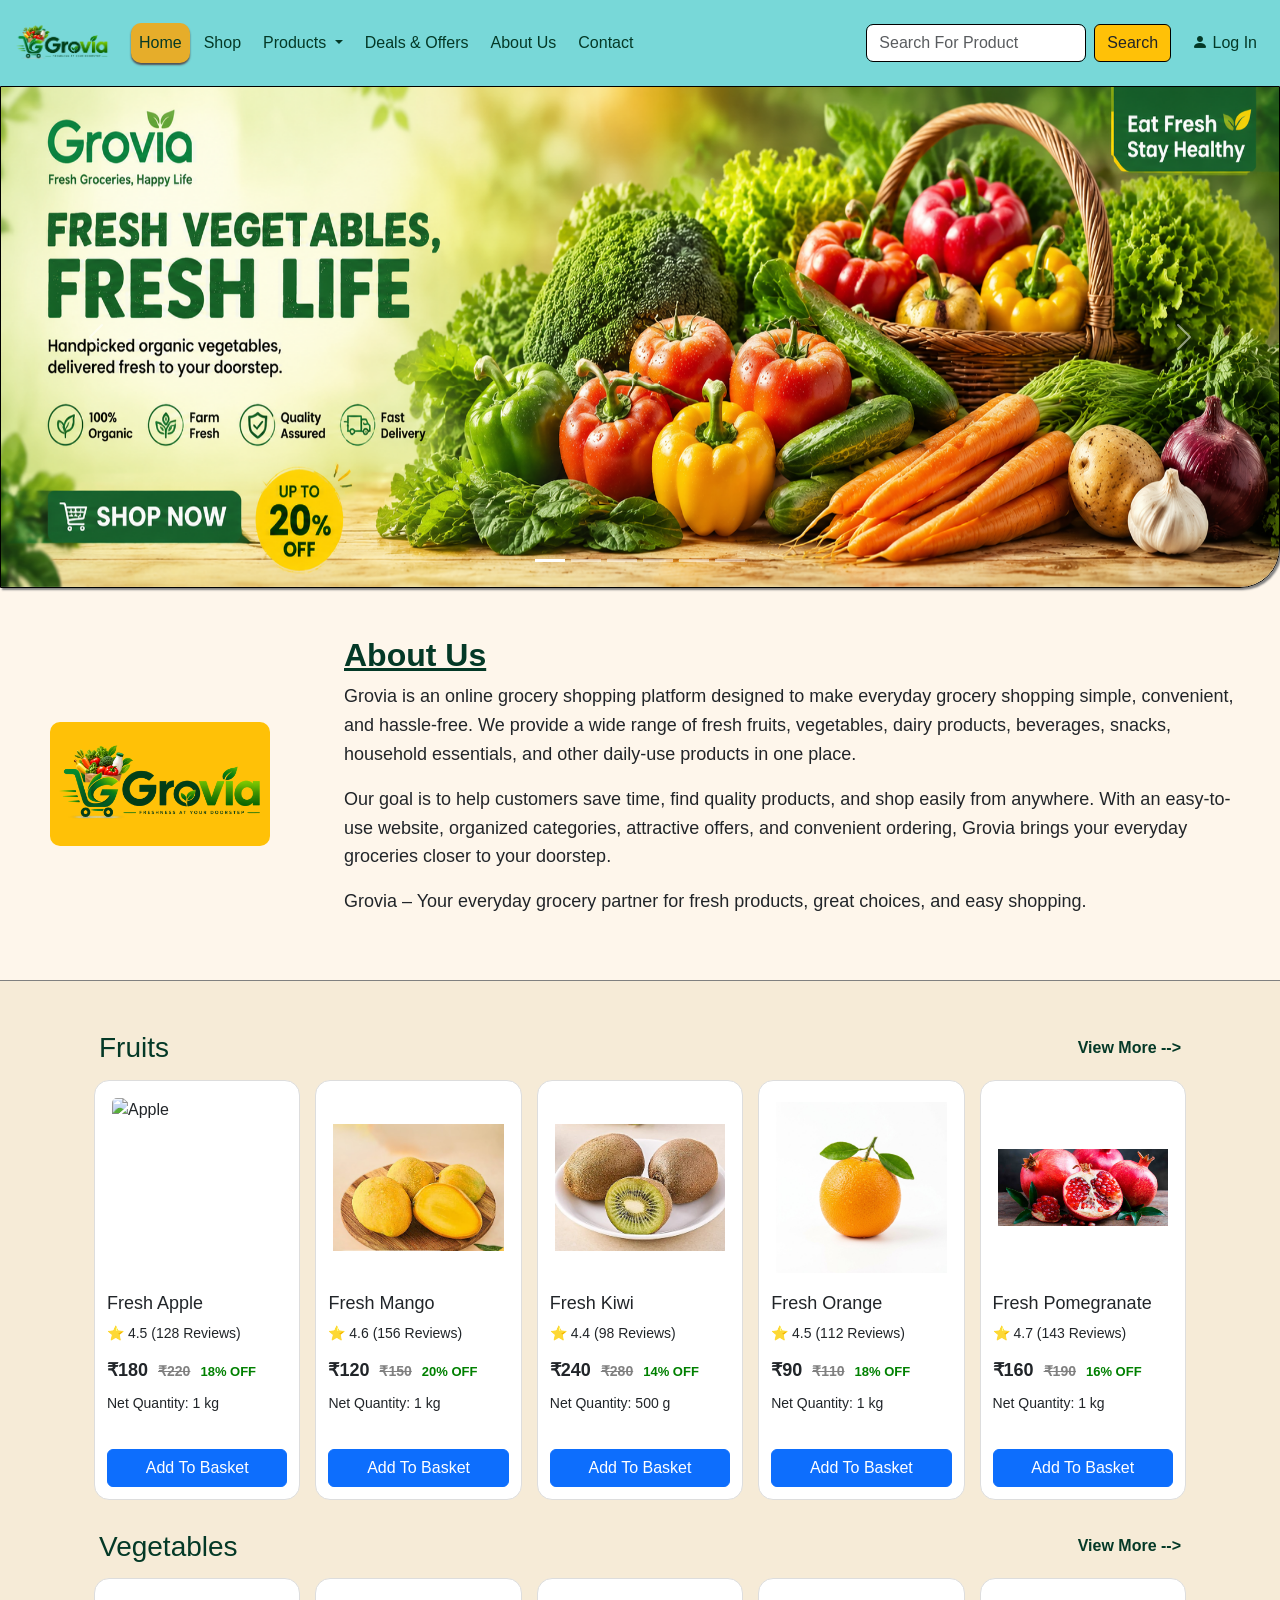
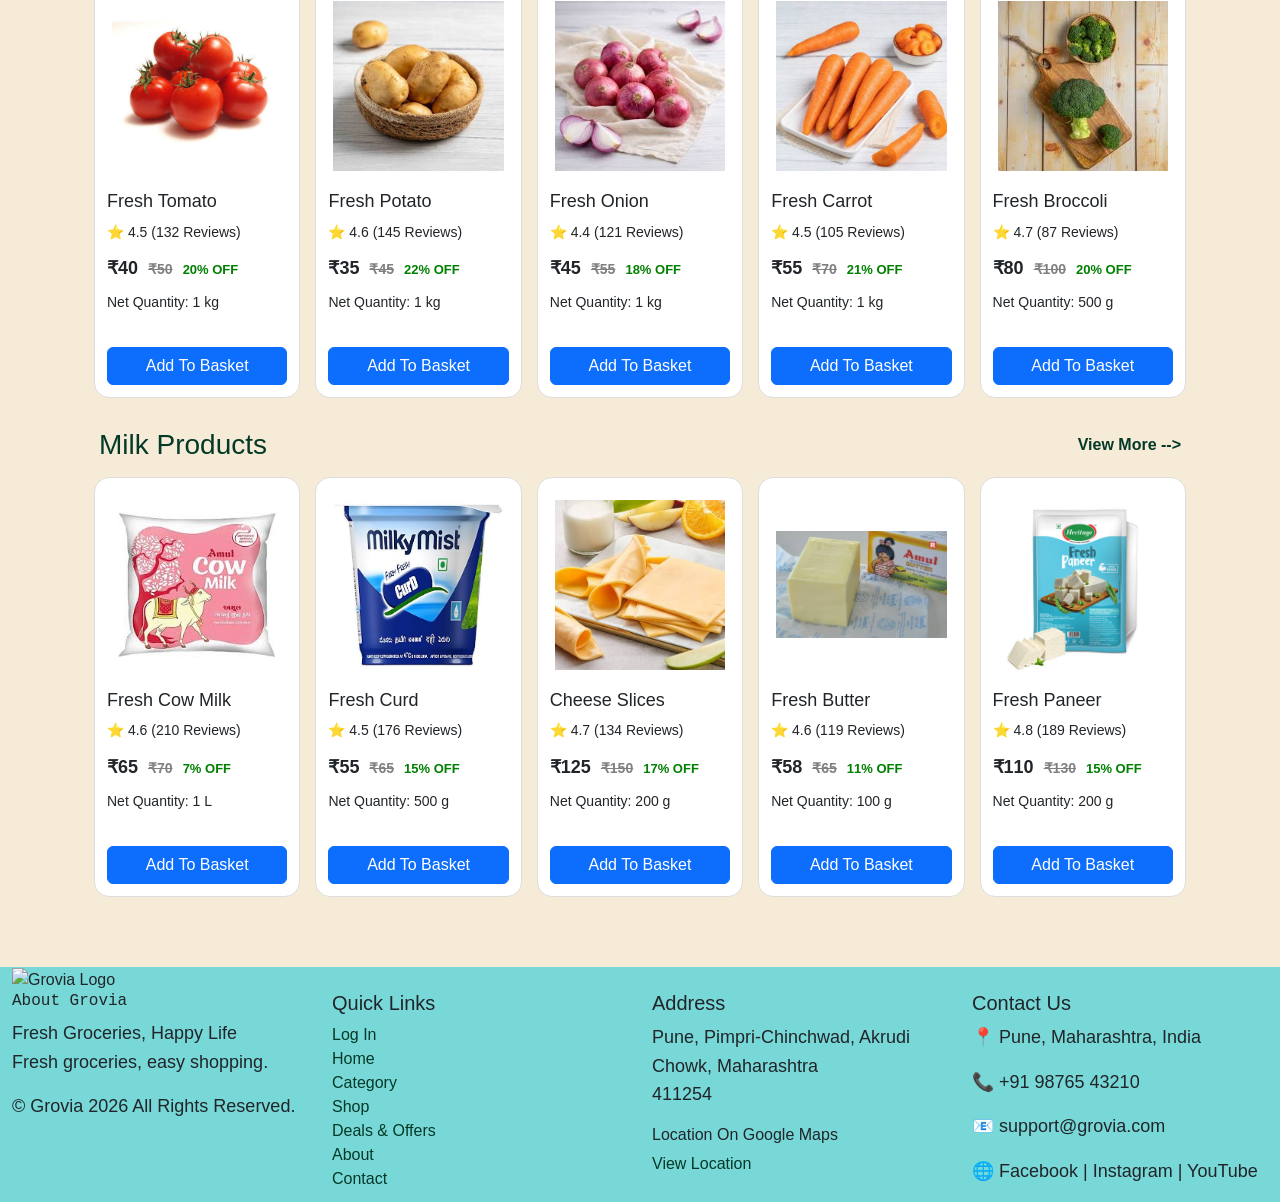
==== commit 652bb7dc: "Bootstrap Project (Grovia)" ====
--- a/index.html
+++ b/index.html
@@ -237,7 +237,7 @@
 
                     <!-- Logo -->
                     <div class="col-12 col-md-3 mb-4 text-center">
-                        <img src="images/logo_3.png" alt="Grovia Logo" class="img-fluid about-logo bg-warning">
+                        <img src="Images/logo_3.png" alt="Grovia Logo" class="img-fluid about-logo bg-warning">
                     </div>
 
                     <!-- About Content -->
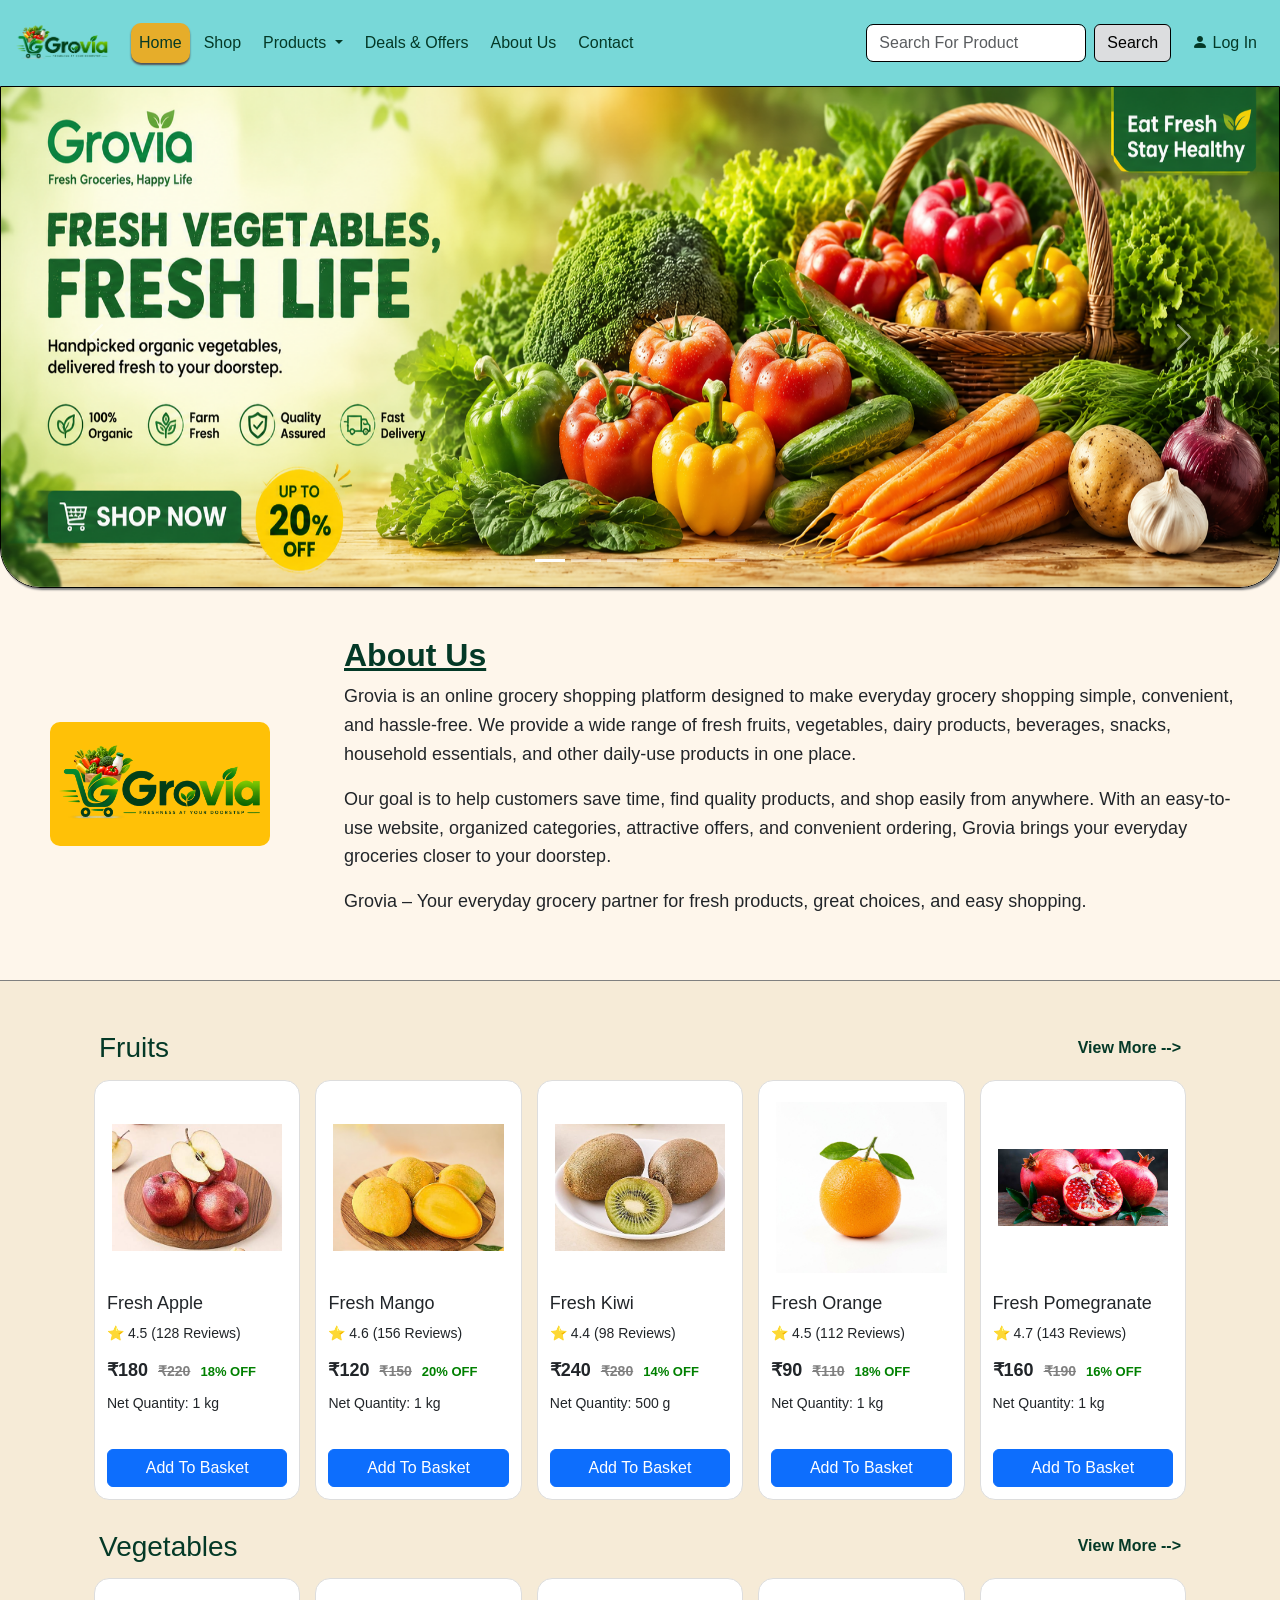
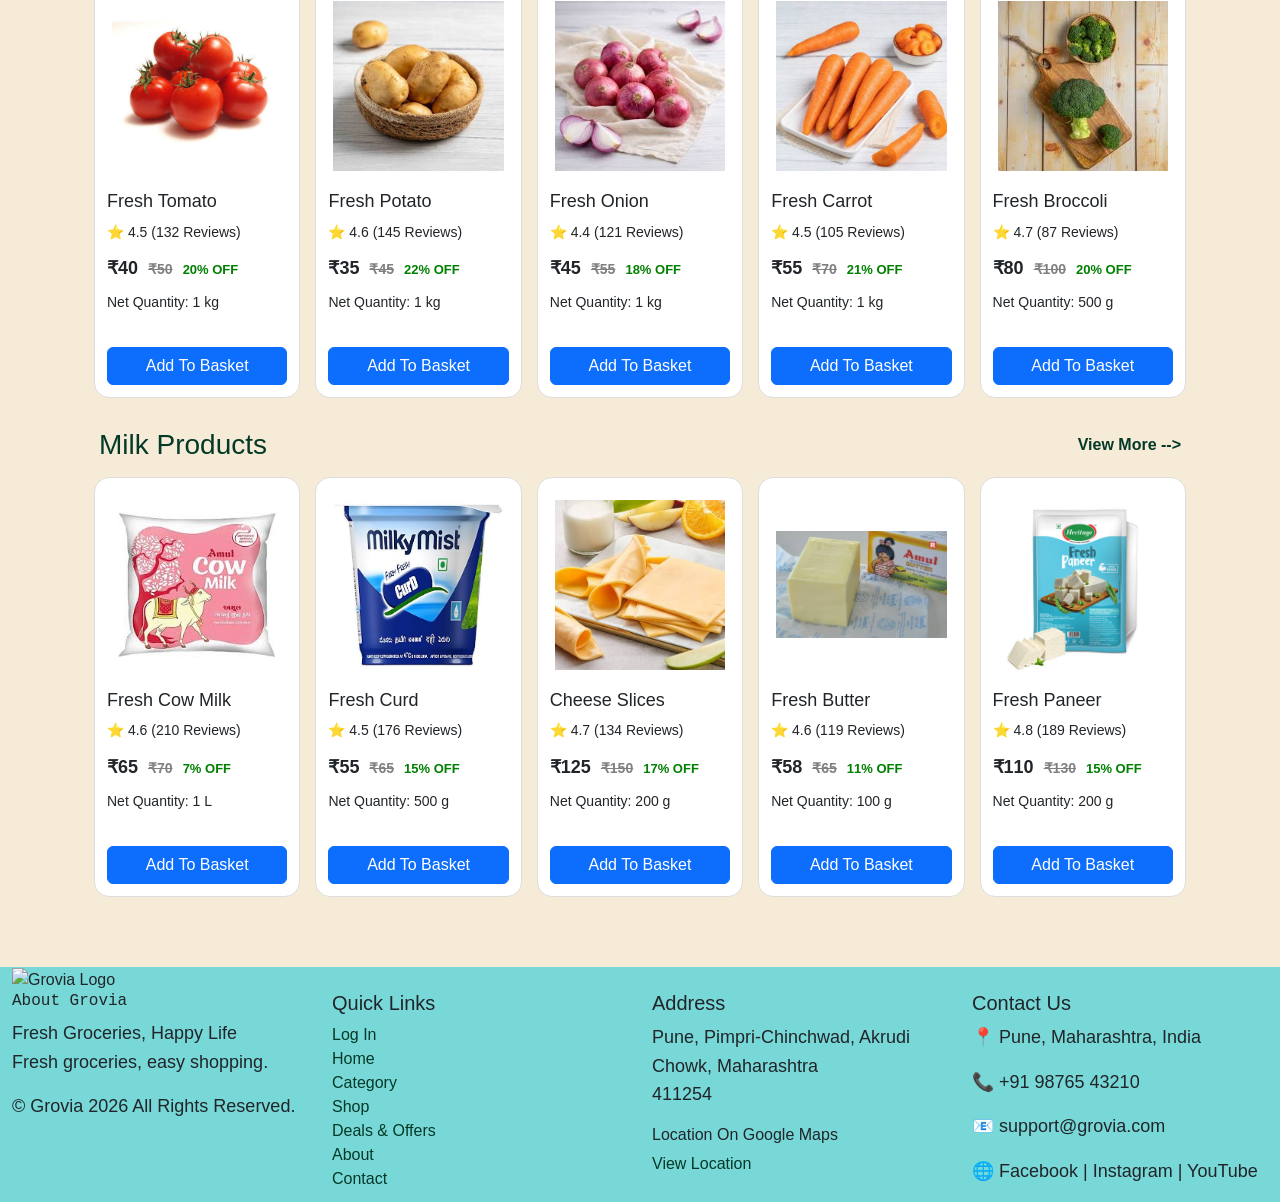
==== commit 8acc46a5: "Bootstrap Project ( Grovia )" ====
--- a/index.html
+++ b/index.html
@@ -287,7 +287,7 @@
 
                                 <div class="product-row">
                                     <div class="product-card c_hover">
-                                        <img src="images/apples_1.png" class="product-img" alt="Apple">
+                                        <img src="Images/apples_1.png" class="product-img" alt="Apple">
                                         <h5>Fresh Apple</h5>
                                         <p class="rating">⭐ 4.5 (128 Reviews)</p>
                                         <p class="price">₹180 <span>₹220</span> <b>18% OFF</b></p>
--- a/css/index.css
+++ b/css/index.css
@@ -135,7 +135,7 @@
 .border_slider {
     border: 1px solid black;
     box-shadow: 2px 2px 2px gray;
-    border-radius: 0px 0px 40px 0px;
+    border-radius: 0px 0px 40px 40px;
 }
 
 
@@ -178,6 +178,11 @@
 /* =-=-=-=-=-=-=-=-==-==-===-==-===-==-=-====-=-=-=-=-=-=-=--=-=-=-=-=-=-===-=-=-=-=-=-=--=-=
    PRODUCTS
 =-=-=-=-=-=-=-=-==-==-===-==-===-==-=-====-=-=-=-=-=-=-=--=-=-=-=-=-=-===-=-=-=-=-=-=--=-= */
+
+
+.bg-prod-con {
+    background-color: rgb(232, 242, 251);
+}
 
 .bg-prod {
     background-color: rgb(246, 235, 215);
@@ -575,4 +580,21 @@
 
 .histort-bg-color {
     background-color: #fadfa8;
+}
+
+.card-header {
+
+    background-color: rgb(97, 177, 243);
+    color: black;
+}
+
+.btn-color {
+    background-color: rgb(220, 221, 223);
+    color: black;
+}
+
+.btn-color:hover {
+    background-color: rgb(158, 159, 160);
+    color: black;
+    border: 1px solid rgb(53, 53, 53);
 }
